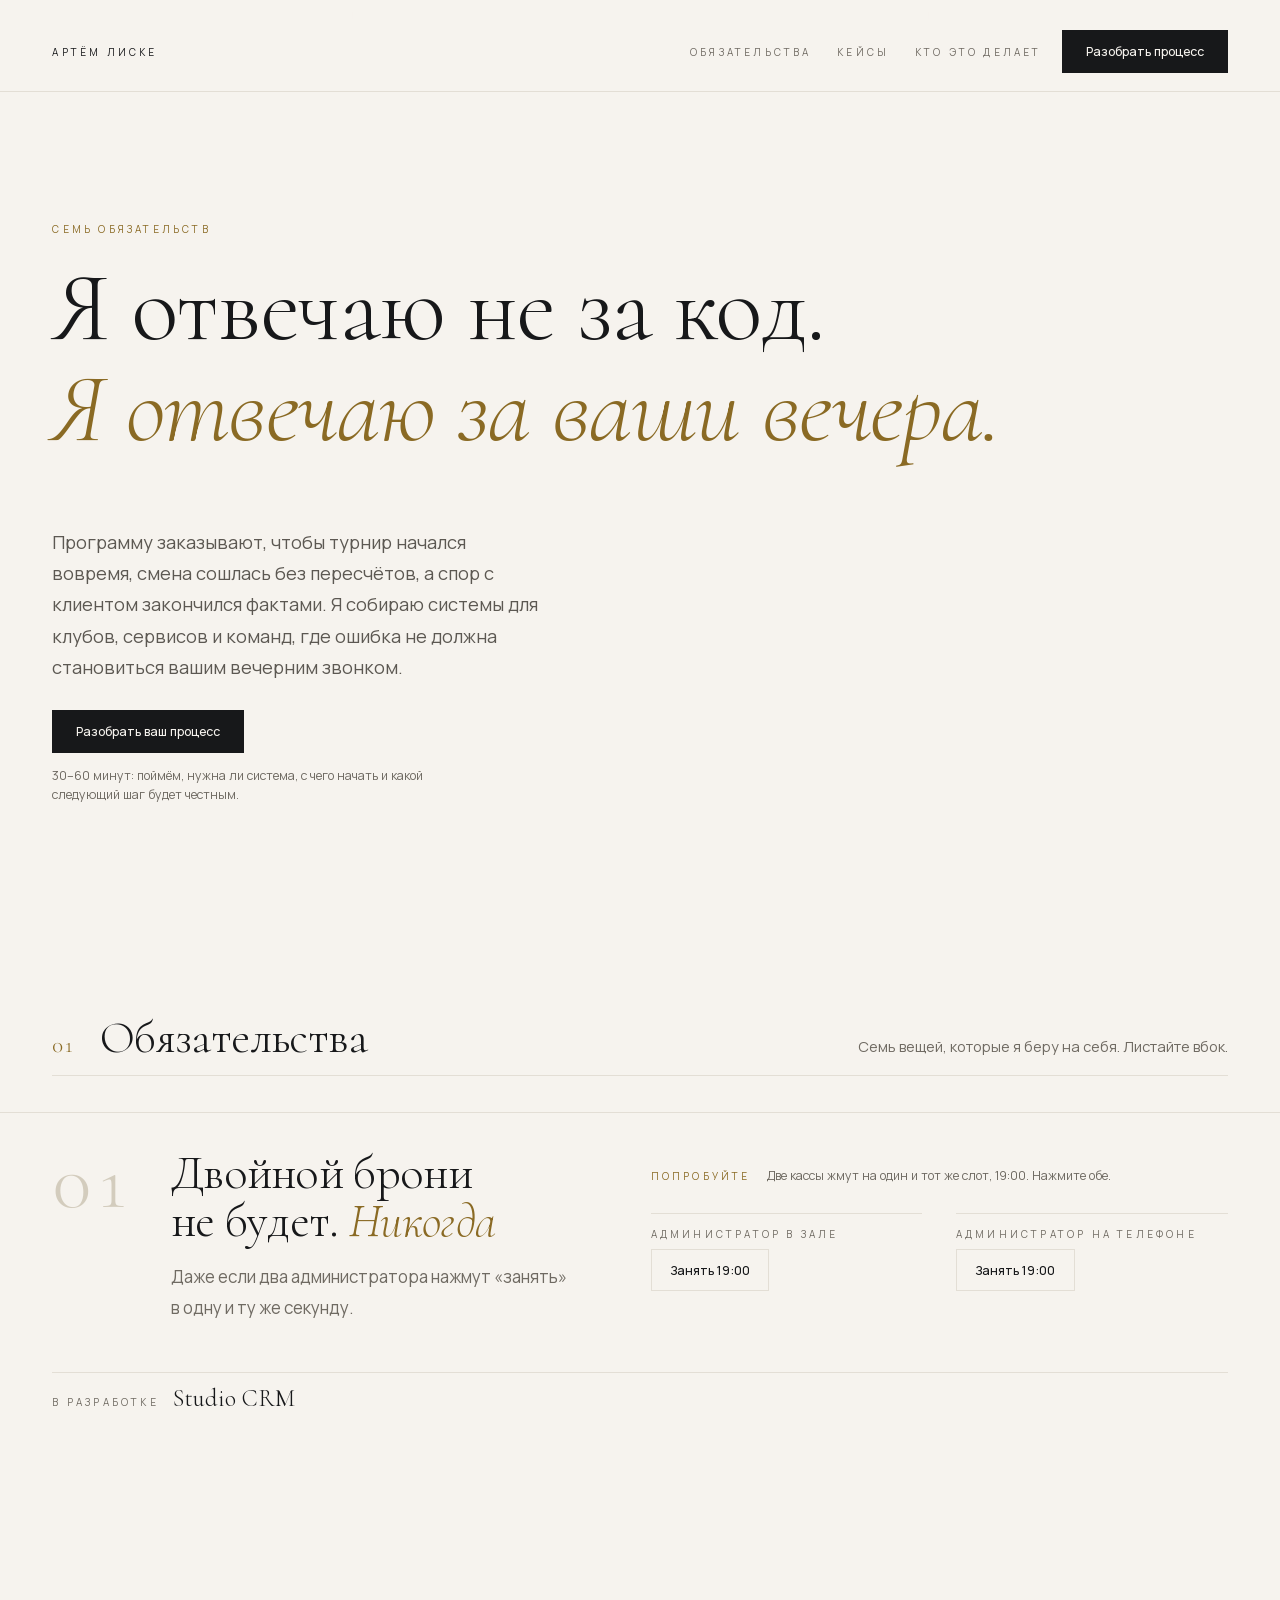
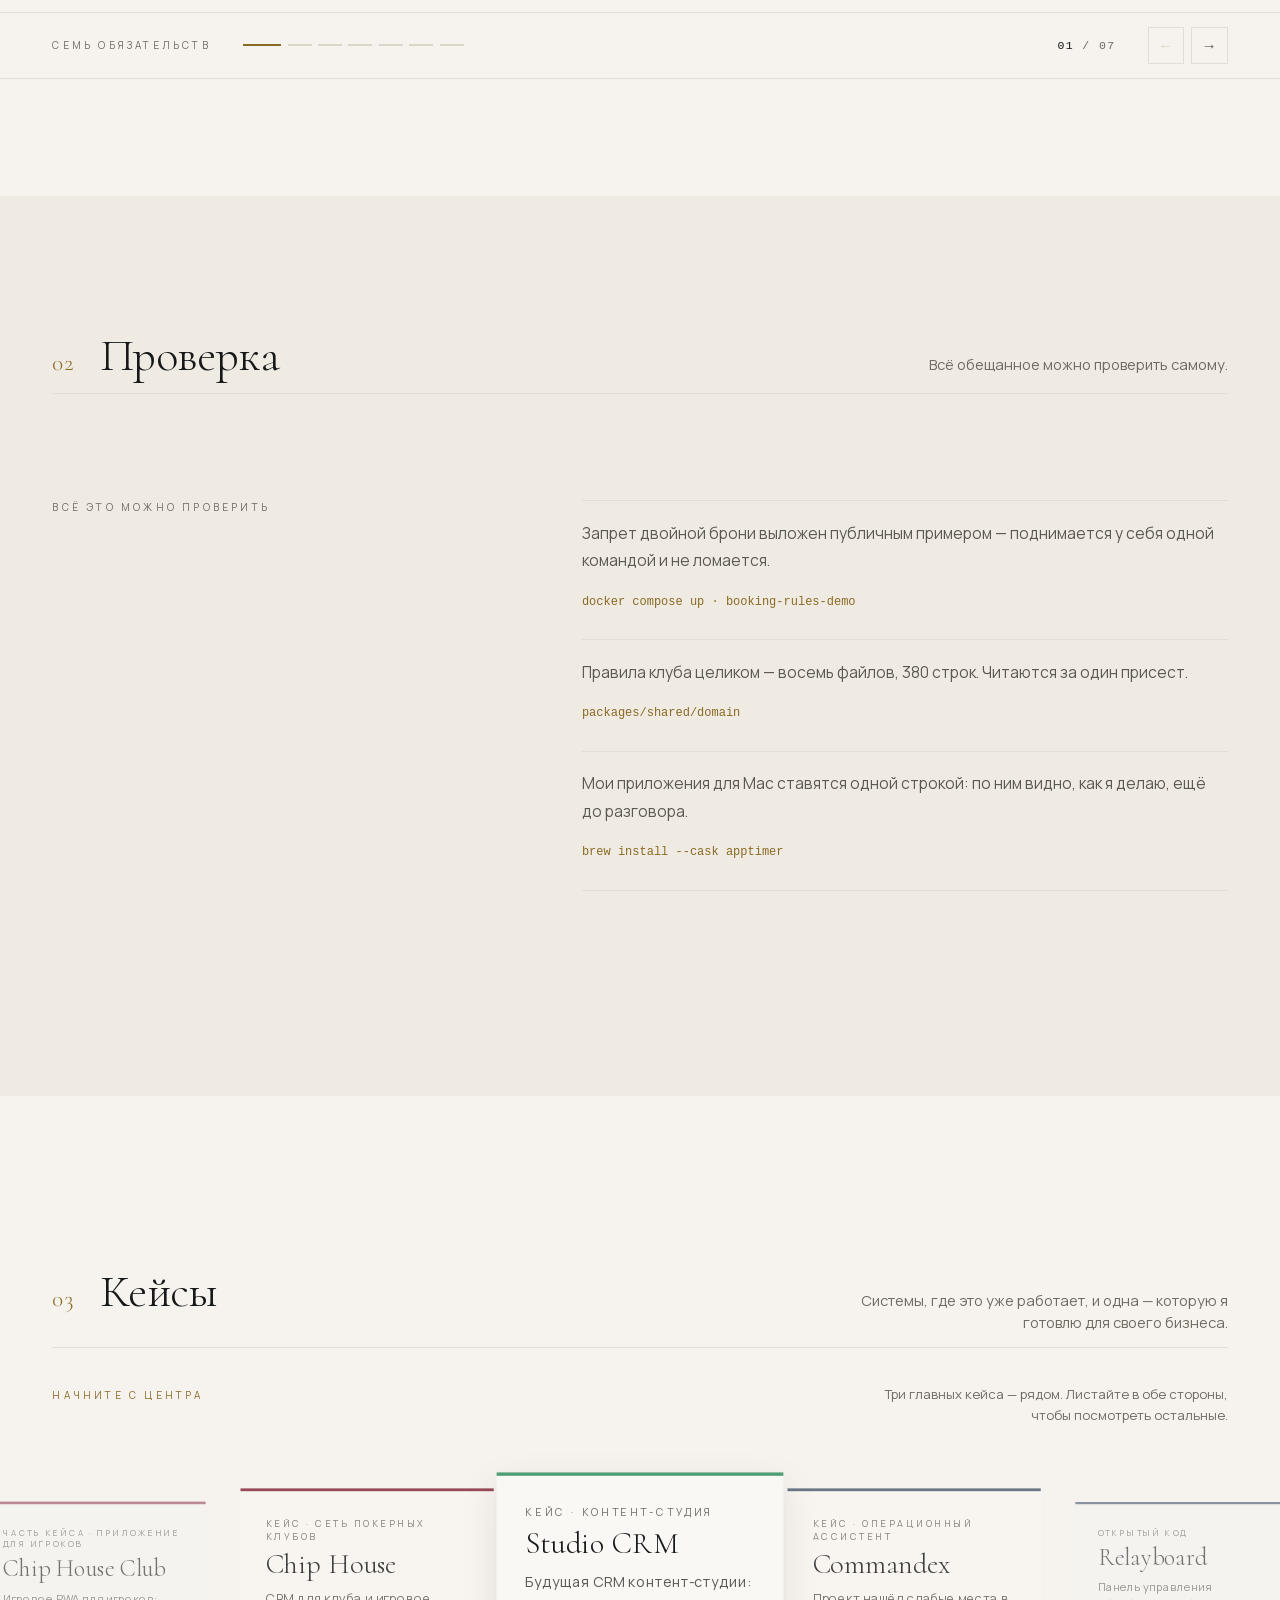
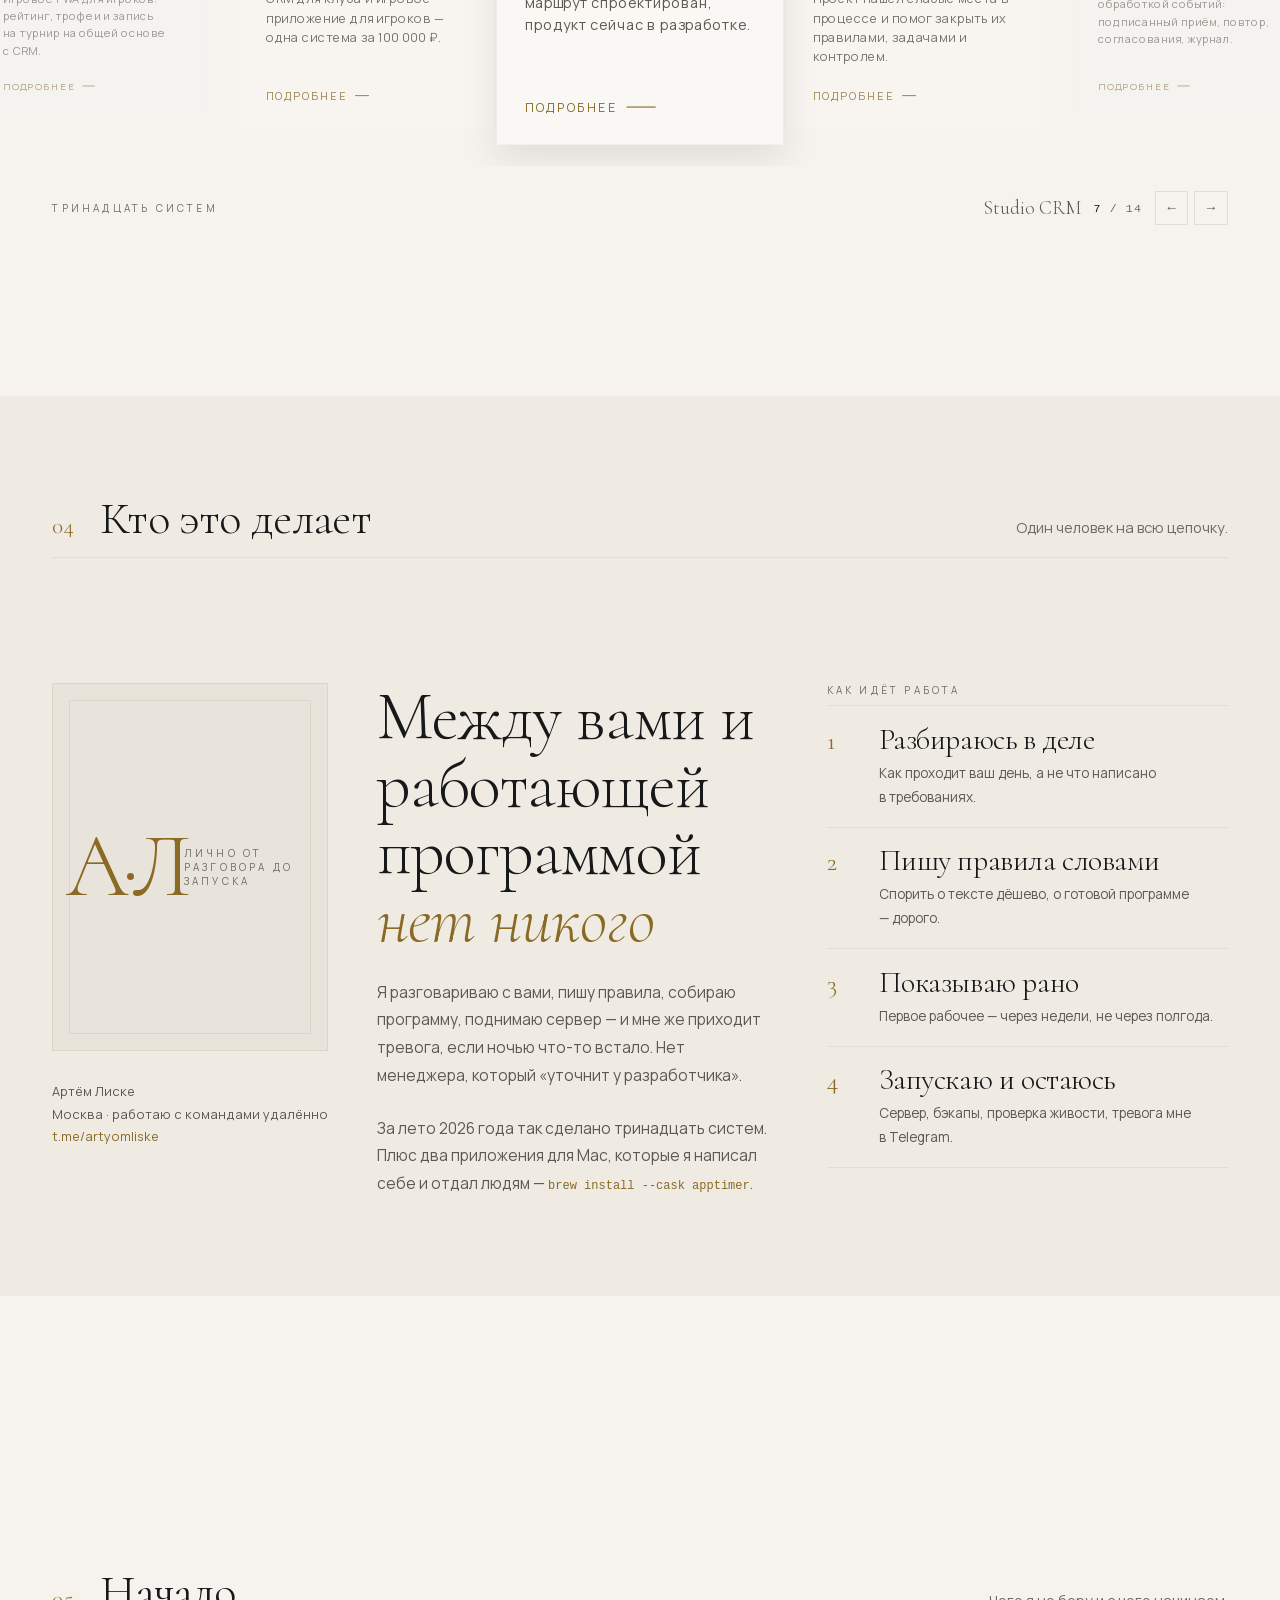
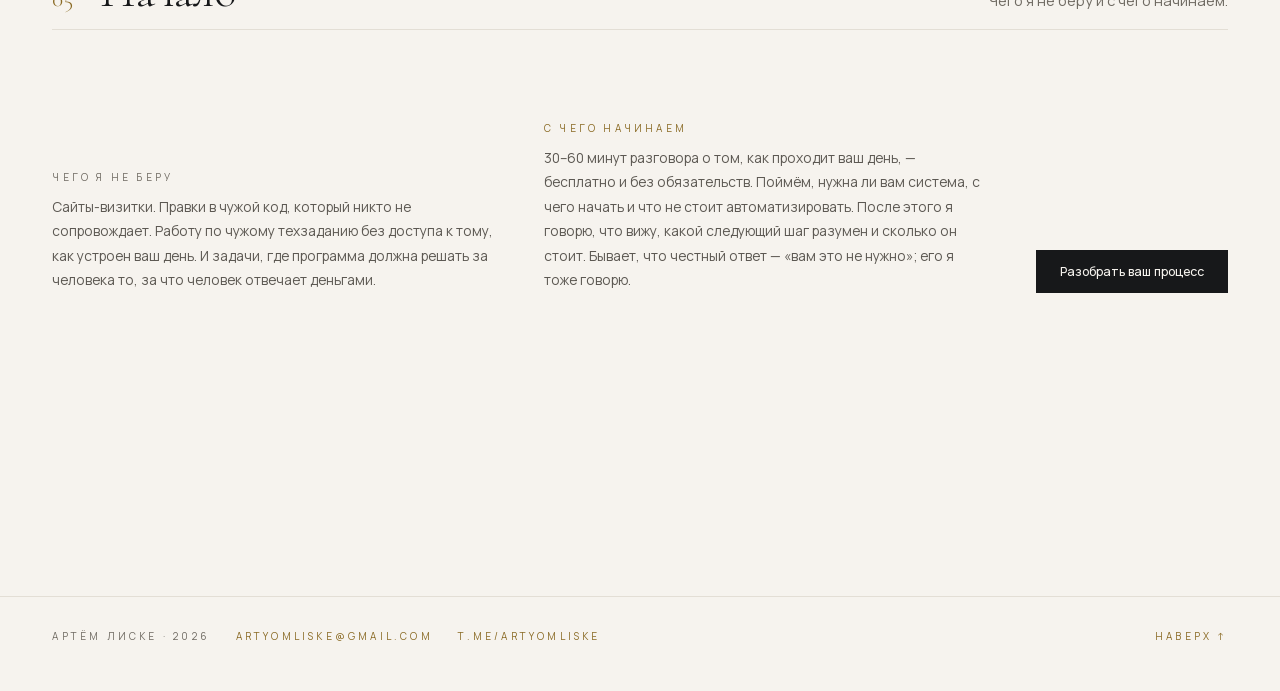
==== index.html @ a0a0c12e "fix: avoid tablet case header overlap" ====
<!doctype html>
<html lang="ru">
<head>
<meta charset="utf-8">
<meta name="viewport" content="width=device-width, initial-scale=1">
<title>Артём Лиске — системы для действующего бизнеса</title>
<meta name="description" content="Семь обязательств, которые я беру на себя, когда берусь за дело. Системы для сети клубов, театра, студии и строительной компании — от правил до сервера и ночных бэкапов.">
<meta name="color-scheme" content="light">
<meta property="og:title" content="Артём Лиске — системы для действующего бизнеса">
<meta property="og:description" content="Я отвечаю не за код. Я отвечаю за ваши вечера. Семь обязательств, каждое с делом, где оно работает.">
<meta property="og:type" content="website">
<meta property="og:locale" content="ru_RU">
<!-- Абсолютный адрес обязателен: мессенджеры не понимают относительных путей.
     Поменяйте домен, если сайт встанет не на artyomliske.github.io -->
<meta property="og:url" content="https://artyomliske.github.io/">
<meta property="og:site_name" content="Артём Лиске">
<meta property="og:image" content="https://artyomliske.github.io/og.jpg">
<meta property="og:image:width" content="1200">
<meta property="og:image:height" content="630">
<meta property="og:image:alt" content="Я отвечаю не за код. Я отвечаю за ваши вечера. Семь обязательств.">
<meta name="twitter:card" content="summary_large_image">
<link rel="canonical" href="https://artyomliske.github.io/">
<link rel="preload" as="font" type="font/woff2" crossorigin href="fonts/Cormorant-300-cyrillic.woff2">
<link rel="preload" as="font" type="font/woff2" crossorigin href="fonts/Manrope-400-cyrillic.woff2">
<link rel="stylesheet" href="styles.css?v=20260821n">
<link rel="icon" href="data:image/svg+xml,%3Csvg xmlns='http://www.w3.org/2000/svg' viewBox='0 0 32 32'%3E%3Crect width='32' height='32' fill='%23F6F3EE'/%3E%3Ctext x='16' y='23' font-family='Georgia,serif' font-size='20' fill='%238A6A24' text-anchor='middle'%3EА%3C/text%3E%3C/svg%3E">
</head>
<body>

<a class="skip" href="#ob-01">К обязательствам</a>
<div class="rails" aria-hidden="true"><i></i><i></i></div>

<header class="top" id="top">
  <p class="lab lab--ink">Артём Лиске</p>
  <nav>
    <a href="#glava-1" class="lab">Обязательства</a>
    <a href="#dela" class="lab">Кейсы</a>
    <a href="#kto" class="lab">Кто это делает</a>
  </nav>
  <a class="btn" href="https://t.me/artyomliske">Разобрать процесс</a>
</header>

<main>
<section class="screen screen--hero"><section class="hero">
  <div>
    <p class="lab lab--a" style="padding-bottom:1.4rem">Семь обязательств</p>
    <h1>Я отвечаю не&nbsp;за код.<br><span class="hero__accent">Я отвечаю за ваши вечера.</span></h1>
  </div>
  <div class="hero__two">
    <p class="txt">Программу заказывают, чтобы турнир начался вовремя, смена сошлась без пересчётов, а спор с клиентом закончился фактами. Я собираю системы для клубов, сервисов и команд, где ошибка не должна становиться вашим вечерним звонком.</p>
    <div class="hero__start">
      <a class="btn" href="https://t.me/artyomliske">Разобрать ваш процесс</a>
      <p class="hero__note">30–60 минут: поймём, нужна ли система, с чего начать и какой следующий шаг будет честным.</p>
    </div>
  </div>
</section>
</section>

<section class="screen">
<div class="chap rise" id="glava-1">
  <div class="chap__in">
    <p class="chap__n">01</p>
    <h2 class="chap__t">Обязательства</h2>
    <p class="chap__d">Семь вещей, которые я беру на себя. Листайте вбок.</p>
  </div>
</div>

<div class="track-wrap rise">
  <div class="track" tabindex="0" role="group" aria-label="Семь обязательств, листайте вбок">
<section class="ob" id="ob-01">
  <div class="ob__grid">
    <div class="ob__head">
    <div class="ob__no">01</div>
    <div>
      <h2>Двойной брони не&nbsp;будет. <em>Никогда</em></h2>
      <p class="txt txt--l ob__sub">Даже если два администратора нажмут «занять» в одну и ту же секунду.</p>
    </div>
  </div>
    <div class="ob__side"><div class="demo" data-demo="booking">
    <div class="demo__head">
      <p class="lab lab--a">Попробуйте</p>
      <p class="demo__hint">Две кассы жмут на один и тот же слот, 19:00. Нажмите обе.</p>
    </div>
    <div class="demo__grid">
      <div class="slot">
        <p class="lab">Администратор в зале</p>
        <div class="taps"><button class="tap" data-who="1" type="button">Занять 19:00</button></div>
        <p class="slot__state"></p>
      </div>
      <div class="slot">
        <p class="lab">Администратор на телефоне</p>
        <div class="taps"><button class="tap" data-who="2" type="button">Занять 19:00</button></div>
        <p class="slot__state"></p>
      </div>
    </div>
    <button class="tap" data-reset type="button" hidden style="align-self:flex-start">Сбросить</button>
  </div></div>
  </div>
  <p class="ob__where"><span class="lab">В разработке</span><span class="ob__where-n">Studio CRM</span></p>
</section>


<section class="ob" id="ob-02">
  <div class="ob__grid">
    <div class="ob__head">
    <div class="ob__no">02</div>
    <div>
      <h2>Поднимете цены — <em>прошлое не переедет</em></h2>
      <p class="txt txt--l ob__sub">Новый прайс действует с сегодня, а не задним числом по всей истории.</p>
    </div>
  </div>
    <div class="ob__side"><div class="demo" data-demo="price">
    <div class="demo__head">
      <p class="lab lab--a">Попробуйте</p>
      <p class="demo__hint">Подвиньте прайс — и посмотрите на заказ, который уже оформлен.</p>
    </div>
    <div class="demo__grid">
      <div class="slot">
        <p class="lab">Прайс на сегодня</p>
        <input class="rng" type="range" min="3000" max="9000" step="500" value="4500" aria-label="Цена часа съёмки">
        <p class="num num--a" data-now>4 500 ₽</p>
      </div>
      <div class="slot">
        <p class="lab">Заказ, оформленный 12 июня</p>
        <p class="num num--mute" data-old>4 500 ₽</p>
      </div>
    </div>
    <p class="demo__note">Заказ записан снимком в момент брони. Новый прайс на него не действует — и не подействует никогда.</p>
  </div></div>
  </div>
  <p class="ob__where"><span class="lab">В разработке</span><span class="ob__where-n">Studio CRM</span></p>
</section>
<section class="ob" id="ob-03">
  <div class="ob__grid">
    <div class="ob__head">
    <div class="ob__no">03</div>
    <div>
      <h2>Нейросеть не напишет вашему клиенту <em>от вашего имени</em></h2>
      <p class="txt txt--l ob__sub">Она готовит, вы одобряете. Без вашего нажатия наружу не уходит ничего.</p>
    </div>
  </div>
    <div class="ob__side">
      <div class="split">
        <div class="split__col">
          <p class="lab">Нейросеть может</p>
          <ul class="split__list">
            <li>разобрать переписку за день</li>
            <li>извлечь факты, суммы и сроки</li>
            <li>предложить черновик ответа</li>
            <li>разложить документы по объектам</li>
          </ul>
        </div>
        <div class="split__col split__col--no">
          <p class="lab lab--a">И не может — никогда</p>
          <ul class="split__list">
            <li>написать вашему клиенту</li>
            <li>подтвердить платёж</li>
            <li>изменить запись в базе</li>
            <li>отправить наружу хоть что-нибудь</li>
          </ul>
        </div>
      </div>
    </div>
  </div>
  <p class="ob__where"><span class="lab">Работает в деле</span><span class="ob__where-n">Commandex</span></p>
</section>
<section class="ob" id="ob-04">
  <div class="ob__grid">
    <div class="ob__head">
    <div class="ob__no">04</div>
    <div>
      <h2>Правила вашего дела лежат отдельно <em>и проверяются</em></h2>
      <p class="txt txt--l ob__sub">Начисления, скидки, рейтинг — в одном месте, а не по кнопкам интерфейса.</p>
    </div>
  </div>
    <div class="ob__side"><div class="demo" data-demo="points">
    <div class="demo__head">
      <p class="lab lab--a">Правило клуба целиком</p>
      <p class="demo__hint">Та же формула, по которой считает система: чем крупнее турнир, тем дороже место.</p>
    </div>
    <div class="demo__grid">
      <div class="slot">
        <p class="lab">Игроков в турнире — <span data-fieldn>48</span></p>
        <input class="rng" type="range" min="8" max="160" step="4" value="48" data-field aria-label="Игроков в турнире">
        <p class="lab">Очки за первое место</p>
        <p class="num num--a" data-pts>69</p>
      </div>
      <div class="slot">
        <p class="lab">Места с первого по двенадцатое</p>
        <div class="bars"><i></i><i></i><i></i><i></i><i></i><i></i><i></i><i></i><i></i><i></i><i></i><i></i></div>
        <p class="demo__hint">Второе место никогда не догонит первое — это в правиле, а не в настроении.</p>
      </div>
    </div>
  </div></div>
  </div>
  <p class="ob__where"><span class="lab">Работает в деле</span><span class="ob__where-n">Chip House</span></p>
</section>
<section class="ob" id="ob-05">
  <div class="ob__grid">
    <div class="ob__head">
    <div class="ob__no">05</div>
    <div>
      <h2>Вырастете — <em>переписывать не будем</em></h2>
      <p class="txt txt--l ob__sub">Второй зал, второе направление, приложение для клиентов — на том же основании.</p>
    </div>
  </div>
    <div class="ob__side">
      <div class="chain">
        <div class="chain__row">
          <div class="chain__from"><p class="chain__n">Chip House CRM</p><p class="lab">июнь · система клуба</p></div>
          <div class="chain__arw" aria-hidden="true"></div>
          <div class="chain__to"><p class="chain__n">Приложение игрока</p><p class="lab">июль · двенадцать дней</p></div>
        </div>
        <div class="chain__row">
          <div class="chain__from"><p class="chain__n">SMM-бот</p><p class="lab">один канал</p></div>
          <div class="chain__arw" aria-hidden="true"></div>
          <div class="chain__to"><p class="chain__n">SMM-платформа</p><p class="lab">много площадок</p></div>
        </div>
        <p class="chain__note">Оба раза основание не трогали: новая витрина подключилась к тем же правилам.</p>
      </div>
    </div>
  </div>
  <p class="ob__where"><span class="lab">Работает в деле</span><span class="ob__where-n">Chip House Club</span></p>
</section>
<section class="ob ob--night" id="ob-06">
  <div class="ob__grid">
    <div class="ob__head">
    <div class="ob__no">06</div>
    <div>
      <h2>Упадёт ночью — <em>узнаю я, а не вы утром</em></h2>
      <p class="txt txt--l ob__sub">Проверка каждые несколько минут, бэкап каждую ночь, тревога мне в Telegram.</p>
    </div>
  </div>
    <div class="ob__side"><div class="demo" data-demo="night">
    <div class="demo__head">
      <p class="lab lab--a">Ночь с пятницы на субботу</p>
      <p class="demo__hint">Так это выглядит с моей стороны.</p>
    </div>
    <div class="demo__grid">
      <div class="night">
        <p class="clock">02:58</p>
        <p class="lab">Пока все спят</p>
      </div>
      <div class="log">
        <p>healthcheck · система отвечает</p>
        <p>backup-db.sh · копия базы снята</p>
        <p class="hit">healthcheck · база не отвечает</p>
        <p class="fix">тревога отправлена мне в Telegram</p>
        <p>поднято · четыре минуты простоя, ночью, без ваших гостей</p>
      </div>
    </div>
    <button class="tap" data-again type="button" hidden style="align-self:flex-start">Ещё раз</button>
  </div></div>
  </div>
  <p class="ob__where"><span class="lab">Работает в деле</span><span class="ob__where-n">Chip House</span></p>
</section>
<section class="ob" id="ob-07">
  <div class="ob__grid">
    <div class="ob__head">
    <div class="ob__no">07</div>
    <div>
      <h2>Спор с клиентом или партнёром <em>разберём по записям</em></h2>
      <p class="txt txt--l ob__sub">Кто, что и когда поменял — записано и не стирается.</p>
    </div>
  </div>
    <div class="ob__side">
      <div class="ledger">
        <p class="lab">Выписка из журнала</p>
        <div class="ledger__rows">
          <div class="ledger__r"><span>12.06 14:02</span><span>Анна К.</span><span>бронь создана</span><span></span></div>
          <div class="ledger__r"><span>12.06 16:40</span><span>Олег П.</span><span>цена 4 500 &rarr; 3 800</span><span class="ledger__m">скидка</span></div>
          <div class="ledger__r"><span>14.06 09:15</span><span>Анна К.</span><span>статус: отменена</span><span class="ledger__m">возврат 50%</span></div>
          <div class="ledger__r"><span>14.06 09:15</span><span>система</span><span>предоплата удержана</span><span class="ledger__m">по правилу</span></div>
        </div>
        <p class="chain__note">Кто, что и когда — записано. Удаления записей в интерфейсе нет вообще.</p>
      </div>
    </div>
  </div>
  <p class="ob__where"><span class="lab">В разработке</span><span class="ob__where-n">Studio CRM</span></p>
</section>
  </div>
  <div class="track__bar">
    <p class="lab">Семь обязательств</p>
    <div class="track__dots" role="tablist" aria-label="Обязательства">
      <button class="track__dot" type="button" data-go="1" aria-label="Обязательство 01"></button>
      <button class="track__dot" type="button" data-go="2" aria-label="Обязательство 02"></button>
      <button class="track__dot" type="button" data-go="3" aria-label="Обязательство 03"></button>
      <button class="track__dot" type="button" data-go="4" aria-label="Обязательство 04"></button>
      <button class="track__dot" type="button" data-go="5" aria-label="Обязательство 05"></button>
      <button class="track__dot" type="button" data-go="6" aria-label="Обязательство 06"></button>
      <button class="track__dot" type="button" data-go="7" aria-label="Обязательство 07"></button>
    </div>
    <p class="track__count"><span data-cur>01</span> / 07</p>
    <div class="track__nav">
      <button class="track__arw" type="button" data-prev aria-label="Предыдущее">&#8592;</button>
      <button class="track__arw" type="button" data-next aria-label="Следующее">&#8594;</button>
    </div>
  </div>
</div>

</section>

<section class="screen screen--tone">
<div class="chap rise" id="proverka">
  <div class="chap__in">
    <p class="chap__n">02</p>
    <h2 class="chap__t">Проверка</h2>
    <p class="chap__d">Всё обещанное можно проверить самому.</p>
  </div>
</div>
<section class="ob rise" id="proof">
  <div class="proof">
    <div>
      <p class="lab" style="padding-bottom:1.1rem">Всё это можно проверить</p>

    </div>
    <div class="proof__list">
      <div class="proof__row">
        <p class="txt">Запрет двойной брони выложен публичным примером — поднимается у себя одной командой и не ломается.</p>
        <p class="mono">docker compose up · booking-rules-demo</p>
      </div>
      <div class="proof__row">
        <p class="txt">Правила клуба целиком — восемь файлов, 380 строк. Читаются за один присест.</p>
        <p class="mono">packages/shared/domain</p>
      </div>
      <div class="proof__row">
        <p class="txt">Мои приложения для Mac ставятся одной строкой: по ним видно, как я делаю, ещё до разговора.</p>
        <p class="mono">brew install --cask apptimer</p>
      </div>
    </div>
  </div>
</section>
</section>


<section class="screen">
<div class="chap rise" id="dela">
  <div class="chap__in">
    <p class="chap__n">03</p>
    <h2 class="chap__t">Кейсы</h2>
    <p class="chap__d">Системы, где это уже работает, и одна — которую я готовлю для своего бизнеса.</p>
  </div>
</div>

<div class="deals rise">
  <div class="deals__intro">
    <p class="lab lab--a">Начните с центра</p>
    <p class="deals__hint" id="deals-hint">Три главных кейса — рядом. Листайте в обе стороны, чтобы посмотреть остальные.</p>
  </div>
  <div class="deals__track" tabindex="0" role="group" aria-label="Кейсы: листайте влево и вправо, центральный кейс выделен" aria-describedby="deals-hint">
    <button class="card" type="button" data-open="ch" data-featured="true" style="--tone:#8C2138">
      <span class="card__kind">Кейс · сеть покерных клубов</span>
      <span class="card__name">Chip House</span>
      <span class="card__line">CRM для клуба и игровое приложение для игроков — одна система за 100 000 ₽.</span>
      <span class="card__more">Подробнее <i aria-hidden="true"></i></span>
    </button>
    <button class="card" type="button" data-open="st" data-featured="true" style="--tone:#4D9D75">
      <span class="card__kind">Кейс · контент-студия</span>
      <span class="card__name">Studio CRM</span>
      <span class="card__line">Будущая CRM контент-студии: маршрут спроектирован, продукт сейчас в разработке.</span>
      <span class="card__more">Подробнее <i aria-hidden="true"></i></span>
    </button>
    <button class="card" type="button" data-open="cx" data-featured="true" style="--tone:#4A5A72">
      <span class="card__kind">Кейс · операционный ассистент</span>
      <span class="card__name">Commandex</span>
      <span class="card__line">Проект нашёл слабые места в процессе и помог закрыть их правилами, задачами и контролем.</span>
      <span class="card__more">Подробнее <i aria-hidden="true"></i></span>
    </button>
    <button class="card" type="button" data-open="chc" style="--tone:#A83A52">
      <span class="card__kind">Часть кейса · приложение для игроков</span>
      <span class="card__name">Chip House Club</span>
      <span class="card__line">Игровое PWA для игроков: рейтинг, трофеи и запись на турнир на общей основе с CRM.</span>
      <span class="card__more">Подробнее <i aria-hidden="true"></i></span>
    </button>
    <button class="card" type="button" data-open="th" style="--tone:#9A7C22">
      <span class="card__kind">Кейс · семейный театр</span>
      <span class="card__name">Рублёвские сказки</span>
      <span class="card__line">Афиша, билеты и сертификаты, касса от стойки и три кабинета с разными правами.</span>
      <span class="card__more">Подробнее <i aria-hidden="true"></i></span>
    </button>
    <button class="card" type="button" data-open="es" style="--tone:#394174">
      <span class="card__kind">Кейс · строительство</span>
      <span class="card__name">Калькулятор смет</span>
      <span class="card__line">Смета за пять минут по опроснику вместо вечера в Excel, цены — из общего каталога.</span>
      <span class="card__more">Подробнее <i aria-hidden="true"></i></span>
    </button>
    <button class="card" type="button" data-open="sp" style="--tone:#6B4A66">
      <span class="card__kind">Кейс · контент-маркетинг</span>
      <span class="card__name">SMM-платформа</span>
      <span class="card__line">Контент под несколько площадок, публикация по расписанию — после одобрения человеком.</span>
      <span class="card__more">Подробнее <i aria-hidden="true"></i></span>
    </button>
    <button class="card" type="button" data-open="sb" style="--tone:#82462C">
      <span class="card__kind">Кейс · Telegram-канал</span>
      <span class="card__name">SMM-бот</span>
      <span class="card__line">Ежедневный пост готовится сам, владелец утверждает его одним нажатием.</span>
      <span class="card__more">Подробнее <i aria-hidden="true"></i></span>
    </button>
    <button class="card" type="button" data-open="rb" style="--tone:#394B74">
      <span class="card__kind">Открытый код</span>
      <span class="card__name">Relayboard</span>
      <span class="card__line">Панель управления обработкой событий: подписанный приём, повтор, согласования, журнал.</span>
      <span class="card__more">Подробнее <i aria-hidden="true"></i></span>
    </button>
    <button class="card" type="button" data-open="bd" style="--tone:#2E6660">
      <span class="card__kind">Открытый код</span>
      <span class="card__name">booking-rules-demo</span>
      <span class="card__line">Публичный пример запрета пересечений — поднимается у себя одной командой.</span>
      <span class="card__more">Подробнее <i aria-hidden="true"></i></span>
    </button>
    <button class="card" type="button" data-open="at" style="--tone:#2D64BE">
      <span class="card__kind">Собственный продукт</span>
      <span class="card__name">AppTimer</span>
      <span class="card__line">Учёт времени по проектам для Mac. Локально, без облака и телеметрии.</span>
      <span class="card__more">Подробнее <i aria-hidden="true"></i></span>
    </button>
    <button class="card" type="button" data-open="cv" style="--tone:#4A6470">
      <span class="card__kind">Собственный продукт</span>
      <span class="card__name">ClipboardVault</span>
      <span class="card__line">История буфера обмена для Mac: текст, изображения, поиск. Всё хранится локально.</span>
      <span class="card__more">Подробнее <i aria-hidden="true"></i></span>
    </button>
    <button class="card" type="button" data-open="hb" style="--tone:#7A6030">
      <span class="card__kind">Собственный продукт</span>
      <span class="card__name">homebrew-tap</span>
      <span class="card__line">Свой канал доставки приложений: brew install --cask apptimer.</span>
      <span class="card__more">Подробнее <i aria-hidden="true"></i></span>
    </button>
    <div class="card card--cta" style="--tone:#8A6A24">
      <span class="card__kind">Следующий кейс — ваш</span>
      <span class="card__name" style="color:var(--accent)">Ваше</span>
      <span class="card__line">30–60 минут о вашем процессе: поймём, нужна ли система, с чего начать и какой следующий шаг будет честным.</span>
      <a class="card__more" href="https://t.me/artyomliske">Написать <i aria-hidden="true"></i></a>
    </div>

  </div>
  <div class="deals__bar">
    <p class="lab">Тринадцать систем</p>
    <p class="deals__active" aria-live="polite" data-dtitle>Studio CRM</p>
    <p class="gal__n"><span data-di>2</span> / 14</p>
    <div class="gal__nav">
      <button class="track__arw" type="button" data-dprev aria-label="Назад">&#8592;</button>
      <button class="track__arw" type="button" data-dnext aria-label="Вперёд">&#8594;</button>
    </div>
  </div>
</div>

<dialog class="sheet" id="d-ch" aria-label="Chip House">
  <form method="dialog" class="sheet__x"><button aria-label="Закрыть">&#215;</button></form>
  <div class="sheet__in">
    <header class="sheet__head">
      <div class="sheet__head-l"><p class="lab">Chip House · один кейс, два связанных продукта</p>
      <h2>Chip House</h2></div>
      <a class="sheet__repo" href="https://github.com/artyomliske/chip-house-crm-case" target="_blank" rel="noopener noreferrer">Кейс на GitHub <svg viewBox="0 0 16 16" width="11" height="11" fill="none" stroke="currentColor" stroke-width="1.6" aria-hidden="true"><path d="M6 3h7v7"/><path d="M13 3 3.5 12.5"/></svg></a>
    </header>
    <div class="gal" data-gal>
      <div class="gal__track" tabindex="0" role="group" aria-label="Кадры системы, листайте вбок">
        <figure>
          <button class="gal__zoom" type="button" aria-label="Открыть кадр во весь экран"><img src="shots/ch-1.webp" alt="Табло турнира на экране в зале: уровень блайндов и время" loading="lazy" decoding="async" width="1000" height="562"></button>
          <figcaption class="lab gal__cap">ТВ-табло в зале &middot; демонстрационные данные</figcaption>
        </figure>
        <figure>
          <button class="gal__zoom" type="button" aria-label="Открыть кадр во весь экран"><img src="shots/ch-2.webp" alt="Экран рассадки: столы, места, балансировка" loading="lazy" decoding="async" width="1000" height="794"></button>
          <figcaption class="lab gal__cap">Рассадка за столами &middot; демонстрационные данные</figcaption>
        </figure>
        <figure>
          <button class="gal__zoom" type="button" aria-label="Открыть кадр во весь экран"><img src="shots/ch-3.webp" alt="Сводка: турниры, игроки, оргвзносы" loading="lazy" decoding="async" width="742" height="1000"></button>
          <figcaption class="lab gal__cap">Сводка по клубу &middot; демонстрационные данные</figcaption>
        </figure>
        <figure>
          <button class="gal__zoom" type="button" aria-label="Открыть кадр во весь экран"><img src="shots/ch-4.webp" alt="Таблица рейтинга сезона" loading="lazy" decoding="async" width="1000" height="847"></button>
          <figcaption class="lab gal__cap">Рейтинг сезона &middot; демонстрационные данные</figcaption>
        </figure>
      </div>
      <div class="gal__bar">
        <p class="gal__n"><span data-i>1</span> / 4</p>
        <div class="gal__nav">
          <button class="track__arw" type="button" data-gprev aria-label="Предыдущий кадр">&#8592;</button>
          <button class="track__arw" type="button" data-gnext aria-label="Следующий кадр">&#8594;</button>
        </div>
      </div>
    </div>
    <div class="sheet__pair">
      <div><p class="lab">Было</p><p class="txt">Рассадку по столам, подсчёт очков и рейтинг сезона вели вручную. Табло с уровнями блайндов — отдельный ноутбук и человек рядом с ним. Оргвзносы сходились в конце вечера, если сходились.</p></div>
      <div><p class="lab">Получилось</p><p class="txt">За 100 000 ₽ вместо одной настройки готовой CRM собрали связку из CRM для клуба и приложения для игроков. Турнир ведётся с планшета, табло в зале — отдельный экран системы, а очки и рейтинг считаются по правилам клуба.</p></div>
    </div>
    <div class="sheet__then">
      <p class="lab lab--a">Как работали</p>
      <p class="sheet__then-t">Владелец клуба был на связи на всём пути: CRM собирали под его процессы, а затем на той же основе сделали приложение для игроков. Решения принимали быстро и прямо в контексте его работы.</p>
    </div>
    <dl class="sheet__spec">
      <div><dt class="lab">Стек</dt><dd class="txt">TypeScript · NestJS · PostgreSQL · Socket.IO · React</dd></div>
      <div><dt class="lab">Бюджет</dt><dd class="txt">100 000 ₽ за CRM и приложение игрока</dd></div>
      <div><dt class="lab">Формат</dt><dd class="txt">работа напрямую с владельцем · CRM + PWA</dd></div>
    </dl>
    <div class="sheet__proof"><p class="lab">Что можно проверить</p><p class="txt">В публичном кейсе — единое состояние для оператора и табло, самостоятельные правила турнира и реальные интерфейсы на демонстрационных данных.</p></div>
    <nav class="sheet__ob">
      <p class="lab">Подтверждает обязательства</p>
      <div class="sheet__ob-list"><a href="#ob-04" data-jump><span>04</span> Правила лежат отдельно</a><a href="#ob-05" data-jump><span>05</span> Вырастете — не перепишем</a><a href="#ob-06" data-jump><span>06</span> Упадёт ночью — узнаю я</a><a href="#ob-07" data-jump><span>07</span> Разберём по записям</a></div>
    </nav>
  </div>
</dialog>
<dialog class="sheet" id="d-chc" aria-label="Chip House Club">
  <form method="dialog" class="sheet__x"><button aria-label="Закрыть">&#215;</button></form>
  <div class="sheet__in">
    <header class="sheet__head">
      <div class="sheet__head-l"><p class="lab">Вторая часть общего кейса Chip House · приложение игрока</p>
      <h2>Chip House Club</h2></div>
      <a class="sheet__repo" href="https://github.com/artyomliske/chip-house-club-case" target="_blank" rel="noopener noreferrer">Кейс на GitHub <svg viewBox="0 0 16 16" width="11" height="11" fill="none" stroke="currentColor" stroke-width="1.6" aria-hidden="true"><path d="M6 3h7v7"/><path d="M13 3 3.5 12.5"/></svg></a>
    </header>
    <div class="gal" data-gal>
      <div class="gal__track" tabindex="0" role="group" aria-label="Кадры системы, листайте вбок">
        <figure>
          <button class="gal__zoom" type="button" aria-label="Открыть кадр во весь экран"><img src="shots/chc-1.webp" alt="Главный экран приложения игрока" loading="lazy" decoding="async" width="461" height="1000"></button>
          <figcaption class="lab gal__cap">Главная &middot; демонстрационные данные</figcaption>
        </figure>
        <figure>
          <button class="gal__zoom" type="button" aria-label="Открыть кадр во весь экран"><img src="shots/chc-2.webp" alt="Рейтинг с подсветкой своей строки" loading="lazy" decoding="async" width="461" height="1000"></button>
          <figcaption class="lab gal__cap">Рейтинг &middot; демонстрационные данные</figcaption>
        </figure>
        <figure>
          <button class="gal__zoom" type="button" aria-label="Открыть кадр во весь экран"><img src="shots/chc-3.webp" alt="Экран трофеев игрока" loading="lazy" decoding="async" width="461" height="1000"></button>
          <figcaption class="lab gal__cap">Трофеи &middot; демонстрационные данные</figcaption>
        </figure>
        <figure>
          <button class="gal__zoom" type="button" aria-label="Открыть кадр во весь экран"><img src="shots/chc-4.webp" alt="Значки за достижения" loading="lazy" decoding="async" width="461" height="1000"></button>
          <figcaption class="lab gal__cap">Значки за достижения &middot; демонстрационные данные</figcaption>
        </figure>
        <figure>
          <button class="gal__zoom" type="button" aria-label="Открыть кадр во весь экран"><img src="shots/chc-5.webp" alt="Расписание турниров и запись" loading="lazy" decoding="async" width="461" height="1000"></button>
          <figcaption class="lab gal__cap">Турниры &middot; демонстрационные данные</figcaption>
        </figure>
        <figure>
          <button class="gal__zoom" type="button" aria-label="Открыть кадр во весь экран"><img src="shots/chc-6.webp" alt="Публичный профиль игрока" loading="lazy" decoding="async" width="461" height="1000"></button>
          <figcaption class="lab gal__cap">Профиль &middot; демонстрационные данные</figcaption>
        </figure>
      </div>
      <div class="gal__bar">
        <p class="gal__n"><span data-i>1</span> / 6</p>
        <div class="gal__nav">
          <button class="track__arw" type="button" data-gprev aria-label="Предыдущий кадр">&#8592;</button>
          <button class="track__arw" type="button" data-gnext aria-label="Следующий кадр">&#8594;</button>
        </div>
      </div>
    </div>
    <div class="sheet__pair">
      <div><p class="lab">Задача</p><p class="txt">Продолжить систему клуба на стороне игрока: рейтинг, трофеи, расписание и запись должны быть доступны без переписки с администратором.</p></div>
      <div><p class="lab">Решение</p><p class="txt">Игровое PWA ставится на телефон прямо с сайта. Внутри — рейтинг с подсветкой «это я», значки за достижения, публичный профиль и запись на турнир до старта.</p></div>
    </div>
    <div class="sheet__then">
      <p class="lab lab--a">Почему это часть одного кейса</p>
      <p class="sheet__then-t">Приложение опирается на ту же базу и правила, что CRM клуба. Инвесторы клуба назвали продукт интересным, игровым и вовлекающим для публики.</p>
    </div>
    <dl class="sheet__spec">
      <div><dt class="lab">Стек</dt><dd class="txt">React · Vite · PWA</dd></div>
      <div><dt class="lab">Срок</dt><dd class="txt">двенадцать дней от пустого репозитория</dd></div>
      <div><dt class="lab">Основа</dt><dd class="txt">общая база и правила с CRM Chip House</dd></div>
    </dl>
    <nav class="sheet__ob">
      <p class="lab">Подтверждает обязательства</p>
      <div class="sheet__ob-list"><a href="#ob-05" data-jump><span>05</span> Вырастете — не перепишем</a></div>
    </nav>
  </div>
</dialog>
<dialog class="sheet" id="d-st" aria-label="Studio CRM">
  <form method="dialog" class="sheet__x"><button aria-label="Закрыть">&#215;</button></form>
  <div class="sheet__in">
    <header class="sheet__head">
      <div class="sheet__head-l"><p class="lab">Контент-студия · будущий бизнес, сейчас в разработке</p>
      <h2>Studio CRM</h2></div>
      <a class="sheet__repo" href="https://github.com/artyomliske/studio-crm-case" target="_blank" rel="noopener noreferrer">Кейс на GitHub <svg viewBox="0 0 16 16" width="11" height="11" fill="none" stroke="currentColor" stroke-width="1.6" aria-hidden="true"><path d="M6 3h7v7"/><path d="M13 3 3.5 12.5"/></svg></a>
    </header>
    <div class="gal" data-gal>
      <div class="gal__track" tabindex="0" role="group" aria-label="Кадры системы, листайте вбок">
        <figure>
          <button class="gal__zoom" type="button" aria-label="Открыть кадр во весь экран"><img src="shots/st-1.webp" alt="Календарь студии: залы и брони с буферами" loading="lazy" decoding="async" width="1000" height="694"></button>
          <figcaption class="lab gal__cap">Календарь броней &middot; демонстрационные данные</figcaption>
        </figure>
        <figure>
          <button class="gal__zoom" type="button" aria-label="Открыть кадр во весь экран"><img src="shots/st-2.webp" alt="Карточка брони: клиент, оплата, этапы" loading="lazy" decoding="async" width="1000" height="694"></button>
          <figcaption class="lab gal__cap">Карточка брони &middot; демонстрационные данные</figcaption>
        </figure>
        <figure>
          <button class="gal__zoom" type="button" aria-label="Открыть кадр во весь экран"><img src="shots/st-3.webp" alt="Доска монтажа: что снято, что в работе" loading="lazy" decoding="async" width="1000" height="569"></button>
          <figcaption class="lab gal__cap">Монтажная доска &middot; демонстрационные данные</figcaption>
        </figure>
        <figure>
          <button class="gal__zoom" type="button" aria-label="Открыть кадр во весь экран"><img src="shots/st-4.webp" alt="Финансовая сводка студии" loading="lazy" decoding="async" width="960" height="1000"></button>
          <figcaption class="lab gal__cap">Финансы &middot; демонстрационные данные</figcaption>
        </figure>
        <figure>
          <button class="gal__zoom" type="button" aria-label="Открыть кадр во весь экран"><img src="shots/st-5.webp" alt="Публичная страница брони" loading="lazy" decoding="async" width="1000" height="694"></button>
          <figcaption class="lab gal__cap">Страница брони для клиента &middot; демонстрационные данные</figcaption>
        </figure>
      </div>
      <div class="gal__bar">
        <p class="gal__n"><span data-i>1</span> / 5</p>
        <div class="gal__nav">
          <button class="track__arw" type="button" data-gprev aria-label="Предыдущий кадр">&#8592;</button>
          <button class="track__arw" type="button" data-gnext aria-label="Следующий кадр">&#8594;</button>
        </div>
      </div>
    </div>
    <div class="sheet__pair">
      <div><p class="lab">Задача</p><p class="txt">Спроектировать CRM для будущей контент-студии до запуска: от брони зала и оплаты до съёмки, монтажа, выдачи и финансов.</p></div>
      <div><p class="lab">В разработке</p><p class="txt">Один сервис ведёт весь маршрут. Пересечение броней отклоняет сама база с учётом буферов на уборку, цена фиксируется снимком в момент брони, клиент бронирует через Telegram-бота и получает напоминания.</p></div>
    </div>
    <div class="sheet__then">
      <p class="lab lab--a">Статус</p>
      <p class="sheet__then-t">Это CRM для моего будущего бизнеса, а не внедрённая клиентская система. Сейчас проект находится на стадии планирования и разработки; результат покажу в работе после запуска.</p>
    </div>
    <dl class="sheet__spec">
      <div><dt class="lab">Стек</dt><dd class="txt">Python · FastAPI · PostgreSQL · aiogram</dd></div>
      <div><dt class="lab">Проверки</dt><dd class="txt">265 автоматических в текущей версии</dd></div>
      <div><dt class="lab">Открыто</dt><dd class="txt">публичный пример правила брони</dd></div>
    </dl>
    <div class="sheet__proof"><p class="lab">Что можно проверить</p><p class="txt">В публичном кейсе видны текущая архитектура, защита брони на уровне базы, хранение снимка цены и маршрут, который система должна вести после запуска.</p></div>
    <nav class="sheet__ob">
      <p class="lab">Подтверждает обязательства</p>
      <div class="sheet__ob-list"><a href="#ob-01" data-jump><span>01</span> Двойной брони не будет</a><a href="#ob-02" data-jump><span>02</span> Прошлое не переедет</a><a href="#ob-07" data-jump><span>07</span> Разберём по записям</a></div>
    </nav>
  </div>
</dialog>
<dialog class="sheet" id="d-cx" aria-label="Commandex">
  <form method="dialog" class="sheet__x"><button aria-label="Закрыть">&#215;</button></form>
  <div class="sheet__in">
    <header class="sheet__head">
      <div class="sheet__head-l"><p class="lab">Операционный ассистент · найти слабые места и закрыть их</p>
      <h2>Commandex</h2></div>
      <a class="sheet__repo" href="https://github.com/artyomliske/CommadexBusinessAssistant" target="_blank" rel="noopener noreferrer">Код на GitHub <svg viewBox="0 0 16 16" width="11" height="11" fill="none" stroke="currentColor" stroke-width="1.6" aria-hidden="true"><path d="M6 3h7v7"/><path d="M13 3 3.5 12.5"/></svg></a>
    </header>
    <div class="sheet__pair">
      <div><p class="lab">Было</p><p class="txt">Договорённости и документы жили в переписке. Что обещано, что оплачено и что просрочено — сводили руками.</p></div>
      <div><p class="lab">Получилось</p><p class="txt">Проект собрал сообщения, документы, платежи и задачи в одну картину. Команда увидела слабые точки процесса и закрыла их правилами, согласованиями и контролем статусов.</p></div>
    </div>
    <div class="sheet__then">
      <p class="lab lab--a">Результат</p>
      <p class="sheet__then-t">Commandex помог не просто разложить данные, а увидеть, где процесс теряет контроль. Нейросеть предлагает действия, но изменения и сообщения остаются за человеком.</p>
    </div>
    <dl class="sheet__spec">
      <div><dt class="lab">Стек</dt><dd class="txt">Python · очереди · векторный поиск · языковая модель</dd></div>
      <div><dt class="lab">Проверки</dt><dd class="txt">754 успешно пройденных теста</dd></div>
      <div><dt class="lab">Открыто</dt><dd class="txt">портфолийная версия без клиентских данных</dd></div>
    </dl>
    <div class="sheet__proof"><p class="lab">Что можно проверить</p><p class="txt">В открытом коде видны политика исходящих сообщений, ручное согласование, дедупликация событий и полный набор тестов границ системы.</p></div>
    <nav class="sheet__ob">
      <p class="lab">Подтверждает обязательства</p>
      <div class="sheet__ob-list"><a href="#ob-03" data-jump><span>03</span> Нейросеть не напишет клиенту</a><a href="#ob-07" data-jump><span>07</span> Разберём по записям</a></div>
    </nav>
  </div>
</dialog>
<dialog class="sheet" id="d-th" aria-label="Рублёвские сказки">
  <form method="dialog" class="sheet__x"><button aria-label="Закрыть">&#215;</button></form>
  <div class="sheet__in">
    <header class="sheet__head">
      <div class="sheet__head-l"><p class="lab">Семейный театр · сайт и внутренняя система</p>
      <h2>Рублёвские сказки</h2></div>
      <a class="sheet__repo" href="https://github.com/artyomliske/rublevskie-skazki-case" target="_blank" rel="noopener noreferrer">Кейс на GitHub <svg viewBox="0 0 16 16" width="11" height="11" fill="none" stroke="currentColor" stroke-width="1.6" aria-hidden="true"><path d="M6 3h7v7"/><path d="M13 3 3.5 12.5"/></svg></a>
    </header>
    <div class="gal" data-gal>
      <div class="gal__track" tabindex="0" role="group" aria-label="Кадры системы, листайте вбок">
        <figure>
          <button class="gal__zoom" type="button" aria-label="Открыть кадр во весь экран"><img src="shots/th-1.webp" alt="Главная страница театра" loading="lazy" decoding="async" width="1000" height="624"></button>
          <figcaption class="lab gal__cap">Главная &middot; демонстрационные данные</figcaption>
        </figure>
        <figure>
          <button class="gal__zoom" type="button" aria-label="Открыть кадр во весь экран"><img src="shots/th-2.webp" alt="Афиша спектаклей" loading="lazy" decoding="async" width="1000" height="624"></button>
          <figcaption class="lab gal__cap">Афиша &middot; демонстрационные данные</figcaption>
        </figure>
        <figure>
          <button class="gal__zoom" type="button" aria-label="Открыть кадр во весь экран"><img src="shots/th-3.webp" alt="Оформление билета" loading="lazy" decoding="async" width="1000" height="624"></button>
          <figcaption class="lab gal__cap">Покупка билета &middot; демонстрационные данные</figcaption>
        </figure>
        <figure>
          <button class="gal__zoom" type="button" aria-label="Открыть кадр во весь экран"><img src="shots/th-4.webp" alt="Касса администратора: продажа и погашение сертификата" loading="lazy" decoding="async" width="1000" height="624"></button>
          <figcaption class="lab gal__cap">Касса от стойки &middot; демонстрационные данные</figcaption>
        </figure>
        <figure>
          <button class="gal__zoom" type="button" aria-label="Открыть кадр во весь экран"><img src="shots/th-5.webp" alt="Кабинет руководителя: продажи и отчёты по сменам" loading="lazy" decoding="async" width="1000" height="624"></button>
          <figcaption class="lab gal__cap">Кабинет руководителя &middot; демонстрационные данные</figcaption>
        </figure>
      </div>
      <div class="gal__bar">
        <p class="gal__n"><span data-i>1</span> / 5</p>
        <div class="gal__nav">
          <button class="track__arw" type="button" data-gprev aria-label="Предыдущий кадр">&#8592;</button>
          <button class="track__arw" type="button" data-gnext aria-label="Следующий кадр">&#8594;</button>
        </div>
      </div>
    </div>
    <div class="sheet__pair">
      <div><p class="lab">Было</p><p class="txt">Билеты и подарочные сертификаты продавали вручную, а сведение смен и выручки жило в переписке.</p></div>
      <div><p class="lab">Стало</p><p class="txt">Публичный сайт с афишей и покупкой, кабинет клиента с его билетами, касса администратора с проверкой и погашением сертификата, кабинет руководителя с продажами и отчётами по сменам.</p></div>
    </div>
    <div class="sheet__then">
      <p class="lab lab--a">Граница</p>
      <p class="sheet__then-t">Онлайн-оплата намеренно не входит в объём: способ оплаты фиксируется, деньги идут мимо сайта.</p>
    </div>
    <dl class="sheet__spec">
      <div><dt class="lab">Стек</dt><dd class="txt">Node.js · Express · PostgreSQL</dd></div>
      <div><dt class="lab">Роли</dt><dd class="txt">клиент · администратор · руководитель</dd></div>
      <div><dt class="lab">Состояние</dt><dd class="txt">кабинеты готовы, серверная часть в работе</dd></div>
    </dl>
    <nav class="sheet__ob">
      <p class="lab">Подтверждает обязательства</p>
      <div class="sheet__ob-list"><a href="#ob-02" data-jump><span>02</span> Прошлое не переедет</a><a href="#ob-07" data-jump><span>07</span> Разберём по записям</a></div>
    </nav>
  </div>
</dialog>
<dialog class="sheet" id="d-es" aria-label="Калькулятор смет">
  <form method="dialog" class="sheet__x"><button aria-label="Закрыть">&#215;</button></form>
  <div class="sheet__in">
    <header class="sheet__head">
      <div class="sheet__head-l"><p class="lab">Строительная компания · внутренний сервис</p>
      <h2>Калькулятор смет</h2></div>
      <a class="sheet__repo" href="https://github.com/artyomliske/estimate-calculator-case" target="_blank" rel="noopener noreferrer">Кейс на GitHub <svg viewBox="0 0 16 16" width="11" height="11" fill="none" stroke="currentColor" stroke-width="1.6" aria-hidden="true"><path d="M6 3h7v7"/><path d="M13 3 3.5 12.5"/></svg></a>
    </header>
    <div class="gal" data-gal>
      <div class="gal__track" tabindex="0" role="group" aria-label="Кадры системы, листайте вбок">
        <figure>
          <button class="gal__zoom" type="button" aria-label="Открыть кадр во весь экран"><img src="shots/es-1.webp" alt="Редактор сметы: разделы, позиции, итоги" loading="lazy" decoding="async" width="1000" height="624"></button>
          <figcaption class="lab gal__cap">Редактор сметы &middot; демонстрационные данные</figcaption>
        </figure>
        <figure>
          <button class="gal__zoom" type="button" aria-label="Открыть кадр во весь экран"><img src="shots/es-2.webp" alt="Опросник: тип объекта и площадь" loading="lazy" decoding="async" width="1000" height="624"></button>
          <figcaption class="lab gal__cap">Опросник, шаг первый &middot; демонстрационные данные</figcaption>
        </figure>
        <figure>
          <button class="gal__zoom" type="button" aria-label="Открыть кадр во весь экран"><img src="shots/es-3.webp" alt="Опросник: уровень отделки" loading="lazy" decoding="async" width="1000" height="624"></button>
          <figcaption class="lab gal__cap">Опросник, шаг третий &middot; демонстрационные данные</figcaption>
        </figure>
        <figure>
          <button class="gal__zoom" type="button" aria-label="Открыть кадр во весь экран"><img src="shots/es-4.webp" alt="Общий каталог работ и материалов" loading="lazy" decoding="async" width="1000" height="624"></button>
          <figcaption class="lab gal__cap">Каталог работ &middot; демонстрационные данные</figcaption>
        </figure>
        <figure>
          <button class="gal__zoom" type="button" aria-label="Открыть кадр во весь экран"><img src="shots/es-5.webp" alt="Аналитика по сметам" loading="lazy" decoding="async" width="1000" height="624"></button>
          <figcaption class="lab gal__cap">Аналитика &middot; демонстрационные данные</figcaption>
        </figure>
        <figure>
          <button class="gal__zoom" type="button" aria-label="Открыть кадр во весь экран"><img src="shots/es-6.webp" alt="Список смет" loading="lazy" decoding="async" width="1000" height="624"></button>
          <figcaption class="lab gal__cap">Список смет &middot; демонстрационные данные</figcaption>
        </figure>
      </div>
      <div class="gal__bar">
        <p class="gal__n"><span data-i>1</span> / 6</p>
        <div class="gal__nav">
          <button class="track__arw" type="button" data-gprev aria-label="Предыдущий кадр">&#8592;</button>
          <button class="track__arw" type="button" data-gnext aria-label="Следующий кадр">&#8594;</button>
        </div>
      </div>
    </div>
    <div class="sheet__pair">
      <div><p class="lab">Было</p><p class="txt">Каждую смету собирали заново в Excel, цены брали из головы и старых файлов. У разных менеджеров выходили разные суммы за одинаковую работу.</p></div>
      <div><p class="lab">Стало</p><p class="txt">Менеджер отвечает на короткий опросник — тип объекта, площадь, состояние, уровень отделки — и получает черновик сметы с объёмами и ценами из общего каталога.</p></div>
    </div>
    <div class="sheet__then">
      <p class="lab lab--a">Ещё</p>
      <p class="sheet__then-t">Чужие сметы и прайсы подтягиваются импортом из Excel, PDF, Word и CSV. Выгрузка — в PDF и Excel.</p>
    </div>
    <dl class="sheet__spec">
      <div><dt class="lab">Стек</dt><dd class="txt">React · TypeScript · Express</dd></div>
      <div><dt class="lab">Импорт</dt><dd class="txt">Excel · PDF · Word · CSV</dd></div>
      <div><dt class="lab">Правила</dt><dd class="txt">объёмы и цены — в общем каталоге, а не у менеджера в голове</dd></div>
    </dl>
    <nav class="sheet__ob">
      <p class="lab">Подтверждает обязательства</p>
      <div class="sheet__ob-list"><a href="#ob-04" data-jump><span>04</span> Правила лежат отдельно</a></div>
    </nav>
  </div>
</dialog>
<dialog class="sheet" id="d-sp" aria-label="SMM-платформа">
  <form method="dialog" class="sheet__x"><button aria-label="Закрыть">&#215;</button></form>
  <div class="sheet__in">
    <header class="sheet__head">
      <div class="sheet__head-l"><p class="lab">Контент-маркетинг · развитие бота в платформу</p>
      <h2>SMM-платформа</h2></div>
      <a class="sheet__repo" href="https://github.com/artyomliske/smm-platform-case" target="_blank" rel="noopener noreferrer">Кейс на GitHub <svg viewBox="0 0 16 16" width="11" height="11" fill="none" stroke="currentColor" stroke-width="1.6" aria-hidden="true"><path d="M6 3h7v7"/><path d="M13 3 3.5 12.5"/></svg></a>
    </header>
    <div class="sheet__pair">
      <div><p class="lab">Было</p><p class="txt">Бот умел один канал и одну нишу. Расширять его значило копировать код.</p></div>
      <div><p class="lab">Стало</p><p class="txt">Ядро генерации переехало в платформу и перестало зависеть от канала. Контент адаптируется под каждую площадку.</p></div>
    </div>
    <div class="sheet__then">
      <p class="lab lab--a">Граница</p>
      <p class="sheet__then-t">Публикация — только после одобрения. Расписание готовит, человек выпускает.</p>
    </div>
    <dl class="sheet__spec">
      <div><dt class="lab">Стек</dt><dd class="txt">Python · планировщик · языковая модель</dd></div>
      <div><dt class="lab">Выросло из</dt><dd class="txt">SMM-бота, без переписывания ядра</dd></div>
    </dl>
    <nav class="sheet__ob">
      <p class="lab">Подтверждает обязательства</p>
      <div class="sheet__ob-list"><a href="#ob-03" data-jump><span>03</span> Нейросеть не напишет клиенту</a><a href="#ob-05" data-jump><span>05</span> Вырастете — не перепишем</a></div>
    </nav>
  </div>
</dialog>
<dialog class="sheet" id="d-sb" aria-label="SMM-бот">
  <form method="dialog" class="sheet__x"><button aria-label="Закрыть">&#215;</button></form>
  <div class="sheet__in">
    <header class="sheet__head">
      <p class="lab">Telegram-канал · ежедневный контент</p>
      <h2>SMM-бот</h2>
    </header>
    <div class="gal" data-gal>
      <div class="gal__track" tabindex="0" role="group" aria-label="Кадры системы, листайте вбок">
        <figure>
          <button class="gal__zoom" type="button" aria-label="Открыть кадр во весь экран"><img src="shots/sb-1.webp" alt="Картинка к посту, сгенерированная ботом" loading="lazy" decoding="async" width="1000" height="1000"></button>
          <figcaption class="lab gal__cap">Обложка поста &middot; сгенерировано ботом</figcaption>
        </figure>
        <figure>
          <button class="gal__zoom" type="button" aria-label="Открыть кадр во весь экран"><img src="shots/sb-2.webp" alt="Другая сгенерированная обложка" loading="lazy" decoding="async" width="1000" height="1000"></button>
          <figcaption class="lab gal__cap">Ещё вариант &middot; сгенерировано ботом</figcaption>
        </figure>
        <figure>
          <button class="gal__zoom" type="button" aria-label="Открыть кадр во весь экран"><img src="shots/sb-3.webp" alt="Другая сгенерированная обложка" loading="lazy" decoding="async" width="1000" height="1000"></button>
          <figcaption class="lab gal__cap">Ещё вариант &middot; сгенерировано ботом</figcaption>
        </figure>
      </div>
      <div class="gal__bar">
        <p class="gal__n"><span data-i>1</span> / 3</p>
        <div class="gal__nav">
          <button class="track__arw" type="button" data-gprev aria-label="Предыдущий кадр">&#8592;</button>
          <button class="track__arw" type="button" data-gnext aria-label="Следующий кадр">&#8594;</button>
        </div>
      </div>
    </div>
    <div class="sheet__pair">
      <div><p class="lab">Было</p><p class="txt">Пост писали руками или не писали вовсе.</p></div>
      <div><p class="lab">Стало</p><p class="txt">Бот по расписанию готовит текст и картинку по каталогу товаров и присылает владельцу: одобрить, перегенерировать, поправить текст, заменить фото.</p></div>
    </div>
    <div class="sheet__then">
      <p class="lab lab--a">Участие</p>
      <p class="sheet__then-t">Одно нажатие в сутки. Без него в канал не уходит ничего.</p>
    </div>
    <dl class="sheet__spec">
      <div><dt class="lab">Стек</dt><dd class="txt">Python · aiogram · планировщик</dd></div>
      <div><dt class="lab">Цикл</dt><dd class="txt">подготовка → одобрение → публикация</dd></div>
    </dl>
    <nav class="sheet__ob">
      <p class="lab">Подтверждает обязательства</p>
      <div class="sheet__ob-list"><a href="#ob-03" data-jump><span>03</span> Нейросеть не напишет клиенту</a></div>
    </nav>
  </div>
</dialog>
<dialog class="sheet" id="d-rb" aria-label="Relayboard">
  <form method="dialog" class="sheet__x"><button aria-label="Закрыть">&#215;</button></form>
  <div class="sheet__in">
    <header class="sheet__head">
      <div class="sheet__head-l"><p class="lab">Открытый код · MIT</p>
      <h2>Relayboard</h2></div>
      <a class="sheet__repo" href="https://github.com/artyomliske/relayboard" target="_blank" rel="noopener noreferrer">Код на GitHub <svg viewBox="0 0 16 16" width="11" height="11" fill="none" stroke="currentColor" stroke-width="1.6" aria-hidden="true"><path d="M6 3h7v7"/><path d="M13 3 3.5 12.5"/></svg></a>
    </header>
    <div class="gal" data-gal>
      <div class="gal__track" tabindex="0" role="group" aria-label="Кадры системы, листайте вбок">
        <figure>
          <button class="gal__zoom" type="button" aria-label="Открыть кадр во весь экран"><img src="shots/rb-1.webp" alt="Панель Relayboard: входящие события и их состояния" loading="lazy" decoding="async" width="1000" height="918"></button>
          <figcaption class="lab gal__cap">Панель событий &middot; открытый код</figcaption>
        </figure>
      </div>
    </div>
    <div class="sheet__pair">
      <div><p class="lab">Что это</p><p class="txt">Панель, через которую видно каждое входящее событие и всю его судьбу: принято, проверено, обработано, повторено.</p></div>
      <div><p class="lab">Зачем</p><p class="txt">Оператор получает последнее слово там, где процессу нужен человеческий разбор.</p></div>
    </div>
    <div class="sheet__then">
      <p class="lab lab--a">Открыто</p>
      <p class="sheet__then-t">Читается целиком, без NDA и без клиентских данных.</p>
    </div>
    <dl class="sheet__spec">
      <div><dt class="lab">Стек</dt><dd class="txt">TypeScript · React · Express</dd></div>
      <div><dt class="lab">Лицензия</dt><dd class="txt">MIT</dd></div>
    </dl>
    <nav class="sheet__ob">
      <p class="lab">Подтверждает обязательства</p>
      <div class="sheet__ob-list"><a href="#ob-03" data-jump><span>03</span> Нейросеть не напишет клиенту</a><a href="#ob-07" data-jump><span>07</span> Разберём по записям</a></div>
    </nav>
  </div>
</dialog>
<dialog class="sheet" id="d-bd" aria-label="booking-rules-demo">
  <form method="dialog" class="sheet__x"><button aria-label="Закрыть">&#215;</button></form>
  <div class="sheet__in">
    <header class="sheet__head">
      <div class="sheet__head-l"><p class="lab">Открытый код · публичный технический пример</p>
      <h2>booking-rules-demo</h2></div>
      <a class="sheet__repo" href="https://github.com/artyomliske/booking-rules-demo" target="_blank" rel="noopener noreferrer">Код на GitHub <svg viewBox="0 0 16 16" width="11" height="11" fill="none" stroke="currentColor" stroke-width="1.6" aria-hidden="true"><path d="M6 3h7v7"/><path d="M13 3 3.5 12.5"/></svg></a>
    </header>
    <div class="sheet__pair">
      <div><p class="lab">Что это</p><p class="txt">Небольшая служба бронирования, где запрет пересечений стоит ограничением базы данных.</p></div>
      <div><p class="lab">Зачем</p><p class="txt">Чтобы обещание из первого пункта можно было проверить, а не принять на веру.</p></div>
    </div>
    <div class="sheet__then">
      <p class="lab lab--a">Как запустить</p>
      <p class="sheet__then-t">Одна команда — и на вашем ноутбуке работает то же правило, что в студии.</p>
    </div>
    <dl class="sheet__spec">
      <div><dt class="lab">Стек</dt><dd class="txt">Python · FastAPI · PostgreSQL · Docker</dd></div>
      <div><dt class="lab">Запуск</dt><dd class="txt">docker compose up</dd></div>
    </dl>
    <nav class="sheet__ob">
      <p class="lab">Подтверждает обязательства</p>
      <div class="sheet__ob-list"><a href="#ob-01" data-jump><span>01</span> Двойной брони не будет</a></div>
    </nav>
  </div>
</dialog>
<dialog class="sheet" id="d-at" aria-label="AppTimer">
  <form method="dialog" class="sheet__x"><button aria-label="Закрыть">&#215;</button></form>
  <div class="sheet__in">
    <header class="sheet__head">
      <div class="sheet__head-l"><p class="lab">Приложение для macOS · в строке меню</p>
      <h2>AppTimer</h2></div>
      <a class="sheet__repo" href="https://github.com/artyomliske/AppTimer" target="_blank" rel="noopener noreferrer">Код на GitHub <svg viewBox="0 0 16 16" width="11" height="11" fill="none" stroke="currentColor" stroke-width="1.6" aria-hidden="true"><path d="M6 3h7v7"/><path d="M13 3 3.5 12.5"/></svg></a>
    </header>
    <div class="gal" data-gal>
      <div class="gal__track" tabindex="0" role="group" aria-label="Кадры системы, листайте вбок">
        <figure>
          <button class="gal__zoom" type="button" aria-label="Открыть кадр во весь экран"><img src="shots/at-1.webp" alt="AppTimer в строке меню macOS" loading="lazy" decoding="async" width="1000" height="562"></button>
          <figcaption class="lab gal__cap">В строке меню &middot; моё приложение</figcaption>
        </figure>
        <figure>
          <button class="gal__zoom" type="button" aria-label="Открыть кадр во весь экран"><img src="shots/at-2.webp" alt="Распределение времени по проектам за день" loading="lazy" decoding="async" width="1000" height="750"></button>
          <figcaption class="lab gal__cap">Фокус на сегодня &middot; моё приложение</figcaption>
        </figure>
        <figure>
          <button class="gal__zoom" type="button" aria-label="Открыть кадр во весь экран"><img src="shots/at-3.webp" alt="Недельная сводка" loading="lazy" decoding="async" width="1000" height="750"></button>
          <figcaption class="lab gal__cap">Неделя &middot; моё приложение</figcaption>
        </figure>
      </div>
      <div class="gal__bar">
        <p class="gal__n"><span data-i>1</span> / 3</p>
        <div class="gal__nav">
          <button class="track__arw" type="button" data-gprev aria-label="Предыдущий кадр">&#8592;</button>
          <button class="track__arw" type="button" data-gnext aria-label="Следующий кадр">&#8594;</button>
        </div>
      </div>
    </div>
    <div class="sheet__pair">
      <div><p class="lab">Правило</p><p class="txt">Приложение никогда не назначает проект само. Отсчёт начинается только после того, как вы выбрали проект руками.</p></div>
      <div><p class="lab">Локально</p><p class="txt">Данные лежат на вашем Маке. Ни аккаунта, ни синхронизации, ни телеметрии.</p></div>
    </div>
    <div class="sheet__then">
      <p class="lab lab--a">Зачем оно здесь</p>
      <p class="sheet__then-t">По нему видно, как я делаю, — ещё до разговора со мной.</p>
    </div>
    <dl class="sheet__spec">
      <div><dt class="lab">Стек</dt><dd class="txt">Swift · SwiftUI</dd></div>
      <div><dt class="lab">Установка</dt><dd class="txt">brew install --cask apptimer</dd></div>
      <div><dt class="lab">Цена</dt><dd class="txt">бесплатно</dd></div>
    </dl>
  </div>
</dialog>
<dialog class="sheet" id="d-cv" aria-label="ClipboardVault">
  <form method="dialog" class="sheet__x"><button aria-label="Закрыть">&#215;</button></form>
  <div class="sheet__in">
    <header class="sheet__head">
      <div class="sheet__head-l"><p class="lab">Приложение для macOS · история буфера обмена</p>
      <h2>ClipboardVault</h2></div>
      <a class="sheet__repo" href="https://github.com/artyomliske/ClipboardVault" target="_blank" rel="noopener noreferrer">Код на GitHub <svg viewBox="0 0 16 16" width="11" height="11" fill="none" stroke="currentColor" stroke-width="1.6" aria-hidden="true"><path d="M6 3h7v7"/><path d="M13 3 3.5 12.5"/></svg></a>
    </header>
    <div class="gal" data-gal>
      <div class="gal__track" tabindex="0" role="group" aria-label="Кадры системы, листайте вбок">
        <figure>
          <button class="gal__zoom" type="button" aria-label="Открыть кадр во весь экран"><img src="shots/cv-1.webp" alt="История буфера обмена с поиском" loading="lazy" decoding="async" width="1000" height="979"></button>
          <figcaption class="lab gal__cap">Окно истории &middot; моё приложение</figcaption>
        </figure>
      </div>
    </div>
    <div class="sheet__pair">
      <div><p class="lab">Что делает</p><p class="txt">Хранит скопированный текст и изображения, включая снимки экрана, и возвращает их в буфер одним нажатием.</p></div>
      <div><p class="lab">Приватность</p><p class="txt">Всё лежит локально. Сбор истории останавливается одной кнопкой в строке меню.</p></div>
    </div>
    <div class="sheet__then">
      <p class="lab lab--a">Мелочи</p>
      <p class="sheet__then-t">Избранное переживает очистку, одинаковое не дублируется, поиск по всей истории.</p>
    </div>
    <dl class="sheet__spec">
      <div><dt class="lab">Стек</dt><dd class="txt">Swift · SwiftUI</dd></div>
      <div><dt class="lab">Вызов</dt><dd class="txt">⌥⌘V</dd></div>
      <div><dt class="lab">Установка</dt><dd class="txt">DMG с GitHub</dd></div>
    </dl>
  </div>
</dialog>
<dialog class="sheet" id="d-hb" aria-label="homebrew-tap">
  <form method="dialog" class="sheet__x"><button aria-label="Закрыть">&#215;</button></form>
  <div class="sheet__in">
    <header class="sheet__head">
      <div class="sheet__head-l"><p class="lab">Инфраструктура · доставка собственных программ</p>
      <h2>homebrew-tap</h2></div>
      <a class="sheet__repo" href="https://github.com/artyomliske/homebrew-tap" target="_blank" rel="noopener noreferrer">Код на GitHub <svg viewBox="0 0 16 16" width="11" height="11" fill="none" stroke="currentColor" stroke-width="1.6" aria-hidden="true"><path d="M6 3h7v7"/><path d="M13 3 3.5 12.5"/></svg></a>
    </header>
    <div class="sheet__pair">
      <div><p class="lab">Что это</p><p class="txt">Собственный репозиторий формул для Homebrew — стандартного способа ставить программы на Mac.</p></div>
      <div><p class="lab">Зачем</p><p class="txt">Обновления приходят тем же путём, что и всё остальное на машине пользователя.</p></div>
    </div>
    <div class="sheet__then">
      <p class="lab lab--a">Что это говорит</p>
      <p class="sheet__then-t">Я довожу работу до доставки, а не до архива с файлом.</p>
    </div>
    <dl class="sheet__spec">
      <div><dt class="lab">Установка</dt><dd class="txt">brew tap artyomliske/tap</dd></div>
      <div><dt class="lab">Затем</dt><dd class="txt">brew install --cask apptimer</dd></div>
    </dl>
  </div>
</dialog>
</section>

<section class="screen screen--tone">
<div class="chap rise" id="kto">
  <div class="chap__in">
    <p class="chap__n">04</p>
    <h2 class="chap__t">Кто это делает</h2>
    <p class="chap__d">Один человек на всю цепочку.</p>
  </div>
</div>

<section class="who rise">
  <div class="who__portrait">
    <div class="portrait portrait--mark" aria-label="Артём Лиске — работает лично, без посредников">
      <p class="portrait__mark" aria-hidden="true">А·Л</p>
      <p class="lab">Лично от разговора до запуска</p>
    </div>
    <p class="txt" style="font-size:.8rem;padding-top:.9rem">Артём Лиске<br>Москва · работаю с командами удалённо<br><a href="https://t.me/artyomliske">t.me/artyomliske</a></p>
  </div>

  <div style="display:flex;flex-direction:column;gap:1.6rem">
    <h2>Между вами и работающей программой <em>нет никого</em></h2>
    <p class="txt">Я разговариваю с вами, пишу правила, собираю программу, поднимаю сервер — и мне же приходит тревога, если ночью что-то встало. Нет менеджера, который «уточнит у разработчика».</p><p class="txt">За лето 2026 года так сделано тринадцать систем. Плюс два приложения для Mac, которые я написал себе и отдал людям — <span class="mono">brew install --cask apptimer</span>.</p></div>

  <div style="display:flex;flex-direction:column">
    <p class="lab" style="padding-bottom:.5rem">Как идёт работа</p>
        <div class="step">
          <div class="step__n">1</div>
          <div><h3 style="font-size:clamp(1.15rem,1rem+.55vw,1.45rem)">Разбираюсь в деле</h3>
          <p class="txt" style="font-size:.84rem;padding-top:.35rem">Как проходит ваш день, а не что написано в требованиях.</p></div>
        </div>
        <div class="step">
          <div class="step__n">2</div>
          <div><h3 style="font-size:clamp(1.15rem,1rem+.55vw,1.45rem)">Пишу правила словами</h3>
          <p class="txt" style="font-size:.84rem;padding-top:.35rem">Спорить о тексте дёшево, о готовой программе — дорого.</p></div>
        </div>
        <div class="step">
          <div class="step__n">3</div>
          <div><h3 style="font-size:clamp(1.15rem,1rem+.55vw,1.45rem)">Показываю рано</h3>
          <p class="txt" style="font-size:.84rem;padding-top:.35rem">Первое рабочее — через недели, не через полгода.</p></div>
        </div>
        <div class="step">
          <div class="step__n">4</div>
          <div><h3 style="font-size:clamp(1.15rem,1rem+.55vw,1.45rem)">Запускаю и остаюсь</h3>
          <p class="txt" style="font-size:.84rem;padding-top:.35rem">Сервер, бэкапы, проверка живости, тревога мне в Telegram.</p></div>
        </div>
    <hr class="rule">
  </div>
</section>
</section>

<section class="screen">
<div class="chap rise" id="nachalo">
  <div class="chap__in">
    <p class="chap__n">05</p>
    <h2 class="chap__t">Начало</h2>
    <p class="chap__d">Чего я не беру и с чего начинаем.</p>
  </div>
</div>

<section class="close">
  <div>
    <p class="lab" style="padding-bottom:.7rem">Чего я не беру</p>
    <p class="txt" style="font-size:.86rem">Сайты-визитки. Правки в чужой код, который никто не сопровождает. Работу по чужому техзаданию без доступа к тому, как устроен ваш день. И задачи, где программа должна решать за человека то, за что человек отвечает деньгами.</p>
  </div>
  <div>
    <p class="lab lab--a" style="padding-bottom:.7rem">С чего начинаем</p>
    <p class="txt" style="font-size:.86rem">30–60 минут разговора о том, как проходит ваш день, — бесплатно и без обязательств. Поймём, нужна ли вам система, с чего начать и что не стоит автоматизировать. После этого я говорю, что вижу, какой следующий шаг разумен и сколько он стоит. Бывает, что честный ответ — «вам это не нужно»; его я тоже говорю.</p>
  </div>
  <a class="btn" href="https://t.me/artyomliske">Разобрать ваш процесс</a>
</section>
</section>
</main>

<footer>
  <p class="lab">Артём Лиске · 2026</p>
  <p class="lab"><a href="mailto:artyomliske@gmail.com">artyomliske@gmail.com</a></p>
  <p class="lab"><a href="https://t.me/artyomliske">t.me/artyomliske</a></p>
  <p class="lab" style="margin-left:auto"><a href="#top">Наверх ↑</a></p>
</footer>

<dialog class="lb" aria-label="Кадр во весь экран">
  <form method="dialog" class="lb__x"><button aria-label="Закрыть">&#215;</button></form>
  <div class="lb__track" tabindex="0" role="group" aria-label="Кадры, листайте вбок" data-lbtrack></div>
  <div class="lb__bar">
    <p class="lab" data-lbcap></p>
    <p class="gal__n"><span data-lbi>1</span> / <span data-lbn>1</span></p>
    <div class="gal__nav">
      <button class="track__arw" type="button" data-lbprev aria-label="Предыдущий кадр">&#8592;</button>
      <button class="track__arw" type="button" data-lbnext aria-label="Следующий кадр">&#8594;</button>
    </div>
  </div>
</dialog>

<script src="main.js?v=20260821j" defer></script>

</body>
</html>
---- styles.css ----
/* Шрифты лежат рядом с сайтом, а не на fonts.googleapis.com: поход на чужой
   домен задерживает первую отрисовку и даёт скачок вёрстки при подмене.
   Взяты только используемые начертания (Cormorant 300/400 прямой и курсив,
   Manrope 400/500) и только нужные подмножества — без греческого и вьетнамского. */
@font-face {
  font-family: 'Cormorant';
  font-style: italic;
  font-weight: 300;
  font-display: swap;
  src: url('fonts/Cormorant-300i-cyrillic-ext.woff2') format('woff2');
  unicode-range: U+0460-052F, U+1C80-1C8A, U+20B4, U+2DE0-2DFF, U+A640-A69F, U+FE2E-FE2F;
}
@font-face {
  font-family: 'Cormorant';
  font-style: italic;
  font-weight: 300;
  font-display: swap;
  src: url('fonts/Cormorant-300i-cyrillic.woff2') format('woff2');
  unicode-range: U+0301, U+0400-045F, U+0490-0491, U+04B0-04B1, U+2116;
}
@font-face {
  font-family: 'Cormorant';
  font-style: italic;
  font-weight: 300;
  font-display: swap;
  src: url('fonts/Cormorant-300i-latin-ext.woff2') format('woff2');
  unicode-range: U+0100-02BA, U+02BD-02C5, U+02C7-02CC, U+02CE-02D7, U+02DD-02FF, U+0304, U+0308, U+0329, U+1D00-1DBF, U+1E00-1E9F, U+1EF2-1EFF, U+2020, U+20A0-20AB, U+20AD-20C0, U+2113, U+2C60-2C7F, U+A720-A7FF;
}
@font-face {
  font-family: 'Cormorant';
  font-style: italic;
  font-weight: 300;
  font-display: swap;
  src: url('fonts/Cormorant-300i-latin.woff2') format('woff2');
  unicode-range: U+0000-00FF, U+0131, U+0152-0153, U+02BB-02BC, U+02C6, U+02DA, U+02DC, U+0304, U+0308, U+0329, U+2000-206F, U+20AC, U+2122, U+2191, U+2193, U+2212, U+2215, U+FEFF, U+FFFD;
}
@font-face {
  font-family: 'Cormorant';
  font-style: italic;
  font-weight: 400;
  font-display: swap;
  src: url('fonts/Cormorant-400i-cyrillic-ext.woff2') format('woff2');
  unicode-range: U+0460-052F, U+1C80-1C8A, U+20B4, U+2DE0-2DFF, U+A640-A69F, U+FE2E-FE2F;
}
@font-face {
  font-family: 'Cormorant';
  font-style: italic;
  font-weight: 400;
  font-display: swap;
  src: url('fonts/Cormorant-400i-cyrillic.woff2') format('woff2');
  unicode-range: U+0301, U+0400-045F, U+0490-0491, U+04B0-04B1, U+2116;
}
@font-face {
  font-family: 'Cormorant';
  font-style: italic;
  font-weight: 400;
  font-display: swap;
  src: url('fonts/Cormorant-400i-latin-ext.woff2') format('woff2');
  unicode-range: U+0100-02BA, U+02BD-02C5, U+02C7-02CC, U+02CE-02D7, U+02DD-02FF, U+0304, U+0308, U+0329, U+1D00-1DBF, U+1E00-1E9F, U+1EF2-1EFF, U+2020, U+20A0-20AB, U+20AD-20C0, U+2113, U+2C60-2C7F, U+A720-A7FF;
}
@font-face {
  font-family: 'Cormorant';
  font-style: italic;
  font-weight: 400;
  font-display: swap;
  src: url('fonts/Cormorant-400i-latin.woff2') format('woff2');
  unicode-range: U+0000-00FF, U+0131, U+0152-0153, U+02BB-02BC, U+02C6, U+02DA, U+02DC, U+0304, U+0308, U+0329, U+2000-206F, U+20AC, U+2122, U+2191, U+2193, U+2212, U+2215, U+FEFF, U+FFFD;
}
@font-face {
  font-family: 'Cormorant';
  font-style: normal;
  font-weight: 300;
  font-display: swap;
  src: url('fonts/Cormorant-300-cyrillic-ext.woff2') format('woff2');
  unicode-range: U+0460-052F, U+1C80-1C8A, U+20B4, U+2DE0-2DFF, U+A640-A69F, U+FE2E-FE2F;
}
@font-face {
  font-family: 'Cormorant';
  font-style: normal;
  font-weight: 300;
  font-display: swap;
  src: url('fonts/Cormorant-300-cyrillic.woff2') format('woff2');
  unicode-range: U+0301, U+0400-045F, U+0490-0491, U+04B0-04B1, U+2116;
}
@font-face {
  font-family: 'Cormorant';
  font-style: normal;
  font-weight: 300;
  font-display: swap;
  src: url('fonts/Cormorant-300-latin-ext.woff2') format('woff2');
  unicode-range: U+0100-02BA, U+02BD-02C5, U+02C7-02CC, U+02CE-02D7, U+02DD-02FF, U+0304, U+0308, U+0329, U+1D00-1DBF, U+1E00-1E9F, U+1EF2-1EFF, U+2020, U+20A0-20AB, U+20AD-20C0, U+2113, U+2C60-2C7F, U+A720-A7FF;
}
@font-face {
  font-family: 'Cormorant';
  font-style: normal;
  font-weight: 300;
  font-display: swap;
  src: url('fonts/Cormorant-300-latin.woff2') format('woff2');
  unicode-range: U+0000-00FF, U+0131, U+0152-0153, U+02BB-02BC, U+02C6, U+02DA, U+02DC, U+0304, U+0308, U+0329, U+2000-206F, U+20AC, U+2122, U+2191, U+2193, U+2212, U+2215, U+FEFF, U+FFFD;
}
@font-face {
  font-family: 'Cormorant';
  font-style: normal;
  font-weight: 400;
  font-display: swap;
  src: url('fonts/Cormorant-400-cyrillic-ext.woff2') format('woff2');
  unicode-range: U+0460-052F, U+1C80-1C8A, U+20B4, U+2DE0-2DFF, U+A640-A69F, U+FE2E-FE2F;
}
@font-face {
  font-family: 'Cormorant';
  font-style: normal;
  font-weight: 400;
  font-display: swap;
  src: url('fonts/Cormorant-400-cyrillic.woff2') format('woff2');
  unicode-range: U+0301, U+0400-045F, U+0490-0491, U+04B0-04B1, U+2116;
}
@font-face {
  font-family: 'Cormorant';
  font-style: normal;
  font-weight: 400;
  font-display: swap;
  src: url('fonts/Cormorant-400-latin-ext.woff2') format('woff2');
  unicode-range: U+0100-02BA, U+02BD-02C5, U+02C7-02CC, U+02CE-02D7, U+02DD-02FF, U+0304, U+0308, U+0329, U+1D00-1DBF, U+1E00-1E9F, U+1EF2-1EFF, U+2020, U+20A0-20AB, U+20AD-20C0, U+2113, U+2C60-2C7F, U+A720-A7FF;
}
@font-face {
  font-family: 'Cormorant';
  font-style: normal;
  font-weight: 400;
  font-display: swap;
  src: url('fonts/Cormorant-400-latin.woff2') format('woff2');
  unicode-range: U+0000-00FF, U+0131, U+0152-0153, U+02BB-02BC, U+02C6, U+02DA, U+02DC, U+0304, U+0308, U+0329, U+2000-206F, U+20AC, U+2122, U+2191, U+2193, U+2212, U+2215, U+FEFF, U+FFFD;
}
@font-face {
  font-family: 'Manrope';
  font-style: normal;
  font-weight: 400;
  font-display: swap;
  src: url('fonts/Manrope-400-cyrillic-ext.woff2') format('woff2');
  unicode-range: U+0460-052F, U+1C80-1C8A, U+20B4, U+2DE0-2DFF, U+A640-A69F, U+FE2E-FE2F;
}
@font-face {
  font-family: 'Manrope';
  font-style: normal;
  font-weight: 400;
  font-display: swap;
  src: url('fonts/Manrope-400-cyrillic.woff2') format('woff2');
  unicode-range: U+0301, U+0400-045F, U+0490-0491, U+04B0-04B1, U+2116;
}
@font-face {
  font-family: 'Manrope';
  font-style: normal;
  font-weight: 400;
  font-display: swap;
  src: url('fonts/Manrope-400-latin-ext.woff2') format('woff2');
  unicode-range: U+0100-02BA, U+02BD-02C5, U+02C7-02CC, U+02CE-02D7, U+02DD-02FF, U+0304, U+0308, U+0329, U+1D00-1DBF, U+1E00-1E9F, U+1EF2-1EFF, U+2020, U+20A0-20AB, U+20AD-20C0, U+2113, U+2C60-2C7F, U+A720-A7FF;
}
@font-face {
  font-family: 'Manrope';
  font-style: normal;
  font-weight: 400;
  font-display: swap;
  src: url('fonts/Manrope-400-latin.woff2') format('woff2');
  unicode-range: U+0000-00FF, U+0131, U+0152-0153, U+02BB-02BC, U+02C6, U+02DA, U+02DC, U+0304, U+0308, U+0329, U+2000-206F, U+20AC, U+2122, U+2191, U+2193, U+2212, U+2215, U+FEFF, U+FFFD;
}
@font-face {
  font-family: 'Manrope';
  font-style: normal;
  font-weight: 500;
  font-display: swap;
  src: url('fonts/Manrope-500-cyrillic-ext.woff2') format('woff2');
  unicode-range: U+0460-052F, U+1C80-1C8A, U+20B4, U+2DE0-2DFF, U+A640-A69F, U+FE2E-FE2F;
}
@font-face {
  font-family: 'Manrope';
  font-style: normal;
  font-weight: 500;
  font-display: swap;
  src: url('fonts/Manrope-500-cyrillic.woff2') format('woff2');
  unicode-range: U+0301, U+0400-045F, U+0490-0491, U+04B0-04B1, U+2116;
}
@font-face {
  font-family: 'Manrope';
  font-style: normal;
  font-weight: 500;
  font-display: swap;
  src: url('fonts/Manrope-500-latin-ext.woff2') format('woff2');
  unicode-range: U+0100-02BA, U+02BD-02C5, U+02C7-02CC, U+02CE-02D7, U+02DD-02FF, U+0304, U+0308, U+0329, U+1D00-1DBF, U+1E00-1E9F, U+1EF2-1EFF, U+2020, U+20A0-20AB, U+20AD-20C0, U+2113, U+2C60-2C7F, U+A720-A7FF;
}
@font-face {
  font-family: 'Manrope';
  font-style: normal;
  font-weight: 500;
  font-display: swap;
  src: url('fonts/Manrope-500-latin.woff2') format('woff2');
  unicode-range: U+0000-00FF, U+0131, U+0152-0153, U+02BB-02BC, U+02C6, U+02DA, U+02DC, U+0304, U+0308, U+0329, U+2000-206F, U+20AC, U+2122, U+2191, U+2193, U+2212, U+2215, U+FEFF, U+FFFD;
}

/* Тишина — светлая. Cormorant + Manrope, тёплый белый, бронза.
   Статика без сборки: этот файл и index.html — всё, что нужно. */

:root {
  --bg:      #F6F3EE;
  --ink:     #17181A;
  --ink-2:   #5C5852;
  --ink-3:   #6F6A62;   /* 4.5:1 даже на тонированной полосе */
  --rule:    #E3DED5;
  --rail:    #E9E4DB;
  --field:   #E9E4DB;
  --field-e: #DCD5C8;
  --accent:  #8A6A24;
  --accent-d:#6B521A;

  --c:  'Cormorant', Georgia, 'Times New Roman', serif;
  --m:  'Manrope', 'Helvetica Neue', Arial, sans-serif;
  --mono: ui-monospace, 'SFMono-Regular', Menlo, monospace;

  --pad:  clamp(1.25rem, .4rem + 3.6vw, 4.75rem);
  /* Шкала воздуха: одна на весь сайт, чтобы ритм не расползался. */
  --air-s: clamp(.85rem, 1.6vh, 1.4rem);
  --air-m: clamp(1.9rem, 4vh, 3.25rem);
  --air-l: clamp(3rem, 6.5vh, 5.5rem);
  --gapl: clamp(2rem, 1rem + 4vw, 4.75rem);
}

* { box-sizing: border-box; }

html { scroll-behavior: smooth; }

/* Без потолка по ширине на мониторе в 2000+ точек карточки раздувались
   до 800 точек, а строки текста уезжали за читаемую меру. */
body {
  margin: 0 auto;
  max-width: 100rem;
  background: var(--bg);
  color: var(--ink);
  font-family: var(--m);
  font-size: 16px;
  -webkit-font-smoothing: antialiased;
  overflow-x: hidden;
}

/* Две вертикали сетки — единственное украшение на всю страницу */
.rails { position: fixed; top: 0; bottom: 0; left: 50%; transform: translateX(-50%);
          width: min(100%, 100rem); pointer-events: none; z-index: 0; }
.rails i { position: absolute; top: 0; bottom: 0; width: 1px; background: var(--rail); }
.rails i:first-child { left: 27.5%; }
.rails i:last-child  { left: 72.5%; }
@media (max-width: 62rem) { .rails { display: none; } }

main, header, footer { position: relative; z-index: 1; }

/* ── типографика ── */
.lab {
  font-size: .625rem; letter-spacing: .32em; text-transform: uppercase;
  color: var(--ink-3); margin: 0;
}
.lab--a { color: var(--accent); }
.lab--ink { color: var(--ink); }
.txt { margin: 0; font-size: clamp(.9rem, .86rem + .18vw, .97rem); line-height: 1.78; color: var(--ink-2); text-wrap: pretty; }
.txt--l { font-size: clamp(1rem, .93rem + .3vw, 1.06rem); }
.rule { height: 1px; background: var(--rule); border: 0; margin: 0; }
.mono { font-family: var(--mono); font-size: .75rem; color: var(--accent); }

h1, h2, h3 { margin: 0; font-family: var(--c); font-weight: 300; letter-spacing: -.014em; }
h1 { font-size: clamp(2.6rem, 1.2rem + 6.2vw, 6.5rem); line-height: 1.02; }
h2 { font-size: clamp(2rem, 1.1rem + 3.9vw, 4.75rem); line-height: 1.0; }
h3 { font-size: clamp(1.35rem, 1.1rem + 1.1vw, 1.9rem); line-height: 1.1; }
em { font-style: italic; color: var(--accent); }

a { color: var(--accent); text-decoration: none; }
a:hover { color: var(--accent-d); }

/* ── шапка ── */
.top {
  position: sticky; top: 0; z-index: 20;
  display: flex; align-items: center; gap: 1.25rem;
  padding: 1.15rem var(--pad);
  background: color-mix(in srgb, var(--bg) 88%, transparent);
  backdrop-filter: blur(8px);
  border-bottom: 1px solid transparent;
  transition: border-color .3s;
}
.top.is-stuck { border-bottom-color: var(--rule); }
.top nav { display: flex; gap: 1.6rem; margin-left: auto; }
.top nav a { color: var(--ink-3); }
.top nav a:hover, .top nav a[aria-current] { color: var(--ink); }
.btn {
  font-family: var(--m); font-size: .78rem; font-weight: 500;
  background: var(--ink); color: var(--bg);
  padding: .8rem 1.5rem; display: inline-block; border: 0;
}
.btn:hover { background: #000; color: var(--bg); }
@media (max-width: 56rem) { .top nav { display: none; } }

/* ── обложка ── */
.hero {
  display: flex;
  flex-direction: column;
  justify-content: center;
  gap: var(--gapl);
  min-height: min(82svh, 46rem);
  padding: clamp(3rem, 6vw, 6rem) var(--pad) clamp(1.5rem, 3vh, 3rem);
}
.hero__two { max-width: 54ch; }
.hero__two .txt { font-size: clamp(1rem, .93rem + .35vw, 1.14rem); line-height: 1.72; }

/* ── обязательства ── */
.ob { padding: clamp(2.75rem, 5.5vw, 5.25rem) var(--pad) clamp(2.75rem, 5.5vw, 5.25rem); }
.ob + .ob { border-top: 1px solid var(--rule); }
.ob__head { display: grid; grid-template-columns: auto minmax(0, 1fr); gap: clamp(1.25rem, 3vw, 2.75rem); align-items: start; }
.ob__no { font-family: var(--c); font-weight: 300; font-size: clamp(3rem, 1.7rem + 4.2vw, 6.4rem);
          line-height: .84; color: #D3CCBD; margin-top: -.03em; font-variant-numeric: tabular-nums; }
.ob__head h2 { font-size: clamp(1.8rem, 1.1rem + 2.4vw, 3.15rem); max-width: 20ch; }
.ob__sub { max-width: 40ch; padding-top: 1.05rem; color: var(--ink-3); }

/* Пункт — разворот: слева утверждение, справа то, что его показывает. */
.ob__grid { display: grid; grid-template-columns: minmax(0, 1fr) minmax(0, 1.08fr);
            gap: clamp(2.25rem, 5vw, 5.5rem); align-items: start; }
@media (max-width: 68rem) { .ob__grid { grid-template-columns: 1fr; } }
.ob__side { min-width: 0; }
/* ── Три пункта без стенда получают свой приём ────────────────────
   Не украшение: каждый показывает ровно то, что обещает пункт. */

/* 03 · граница возможностей: два столбца через линию */
.split { display: grid; grid-template-columns: 1fr 1fr; gap: 0; padding-top: .35rem; }
.split__col { padding-right: clamp(1rem, 2.5vw, 2rem); }
.split__col--no { padding: 0 0 0 clamp(1rem, 2.5vw, 2rem); border-left: 1px solid var(--rule); }
.split__list { margin: .85rem 0 0; padding: 0; list-style: none;
               display: flex; flex-direction: column; gap: .5rem; }
.split__list li { font-size: .88rem; line-height: 1.45; color: var(--ink-2); }
.split__col--no .split__list li { color: var(--ink); }
.split__col--no .split__list li::before { content: '—'; color: var(--accent); margin-right: .5rem; }
@media (max-width: 46rem) {
  .split { grid-template-columns: 1fr; gap: 1.5rem; }
  .split__col--no { padding: 1.25rem 0 0; border-left: 0; border-top: 1px solid var(--rule); }
}

/* 05 · две цепочки: из системы выросла система */
.chain { display: flex; flex-direction: column; gap: 1.15rem; padding-top: .35rem; }
/* Стрелка стоит ровно посередине строки — по вертикали между обеими
   парами «имя + подпись», по горизонтали в своей колонке. */
.chain__row { display: grid; grid-template-columns: minmax(0, 1fr) clamp(3rem, 7vw, 6rem) minmax(0, 1fr);
              align-items: center; gap: .9rem;
              padding-bottom: 1.05rem; border-bottom: 1px solid var(--rule); }
.chain__n { margin: 0 0 .3rem; font-family: var(--c); font-weight: 300;
            font-size: clamp(1.15rem, 1rem + .7vw, 1.55rem); line-height: 1.1; }
.chain__to .chain__n { color: var(--accent); }
.chain__arw { height: 1px; background: var(--field-e); position: relative; }
.chain__arw::after { content: ''; position: absolute; right: -1px; top: -4px;
                     border: 4.5px solid transparent; border-left-color: var(--ink-3); }
.chain__note { margin: 0; font-size: .82rem; line-height: 1.6; color: var(--ink-3); max-width: 44ch; }
@media (max-width: 34rem) {
  .chain__row { grid-template-columns: 1fr; }
  .chain__arw { width: 2rem; }
}

/* 07 · выписка из журнала */
.ledger { display: flex; flex-direction: column; gap: .8rem; padding-top: .35rem; }
.ledger__rows { display: flex; flex-direction: column; }
.ledger__r { display: grid; grid-template-columns: 7.5rem 5rem 1fr auto; gap: .5rem 1rem;
             padding: .6rem 0; border-top: 1px solid var(--rule);
             font-family: var(--mono); font-size: .72rem; color: var(--ink-2); }
.ledger__r:last-child { border-bottom: 1px solid var(--rule); }
.ledger__r span:nth-child(3) { color: var(--ink); }
.ledger__m { color: var(--accent); }
@media (max-width: 40rem) {
  .ledger__r { grid-template-columns: 1fr auto; }
  .ledger__r span:nth-child(2) { display: none; }
}

/* Строка о деле садится на низ панели: высота ленты работает на
   композицию, а не превращается в провал под содержимым. */
.ob__where { display: flex; align-items: baseline; gap: .9rem; flex-wrap: wrap;
             margin-top: auto; padding-top: var(--air-s);
             border-top: 1px solid var(--rule); }
.ob__where-n { font-family: var(--c); font-weight: 300; font-size: 1.5rem; line-height: 1; color: var(--ink); }

/* ── дела ── */
#dela { padding-bottom: 0; }

/* ── список остальных дел ── */

/* ── кто ── */
.who { display: grid; grid-template-columns: 17.25rem 1fr 1fr; gap: clamp(1.75rem, 3.8vw, 3.75rem);
       padding: clamp(3.5rem, 7vw, 7rem) var(--pad) 0; align-items: start; }
@media (max-width: 64rem) {
  .who { grid-template-columns: 14rem minmax(0, 1fr); }
  .who > :last-child { grid-column: 1 / -1; padding-top: 1.5rem; }
}
@media (max-width: 46rem) { .who { grid-template-columns: 1fr; } .who > :last-child { padding-top: 0; } }
.who h2 { max-width: 17ch; }
.portrait { background: var(--field); border: 1px solid var(--field-e); aspect-ratio: 3/4;
            display: flex; align-items: flex-end; padding: .8rem; }
.step { display: grid; grid-template-columns: 2.1rem 1fr; gap: 1.15rem; align-items: baseline;
        padding: 1.05rem 0; border-top: 1px solid var(--rule); }
.step__n { font-family: var(--c); font-weight: 300; font-size: 1.6rem; color: var(--accent); }

.close { display: grid; grid-template-columns: 1fr 1fr auto; gap: clamp(1.5rem, 3.8vw, 3.75rem);
         align-items: end; padding: clamp(2.5rem, 5vw, 3.4rem) var(--pad) 2rem;
         margin-top: 0; }
@media (max-width: 58rem) { .close { grid-template-columns: 1fr; align-items: start; } }

footer { padding: 2rem var(--pad) 3rem; display: flex; gap: 1.6rem; flex-wrap: wrap; align-items: baseline;
         border-top: 1px solid var(--rule); }

.skip { position: absolute; left: -9999px; }
.skip:focus { left: var(--pad); top: .6rem; background: var(--ink); color: var(--bg); padding: .6rem 1rem; z-index: 40; }

@media (prefers-reduced-motion: reduce) {
  html, .track { scroll-behavior: auto; }
  * { transition: none !important; }
}

/* ══ Живые демонстрации ══════════════════════════════════════════ */

.demo { display: flex; flex-direction: column; gap: 1rem; padding-top: .35rem; }
@media (max-width: 68rem) { .demo { margin-top: 1.75rem; padding-top: 1.4rem; border-top: 1px solid var(--rule); } }
.demo__head { display: flex; align-items: baseline; gap: 1rem; }
.demo__hint { font-size: .78rem; color: var(--ink-3); }
.demo__note { margin: 0; font-size: .78rem; line-height: 1.6; color: var(--ink-3); max-width: 46ch; }
.demo__grid { display: grid; grid-template-columns: repeat(2, minmax(0, 1fr)); gap: 1rem 2.1rem; }
@media (max-width: 46rem) { .demo__grid { grid-template-columns: 1fr; } }

.tap {
  font-family: var(--m); font-size: .78rem; font-weight: 500; color: var(--ink);
  background: none; border: 1px solid var(--rule); padding: .72rem 1.15rem;
  cursor: pointer; transition: border-color .18s, color .18s, background .18s;
}
.tap:hover { border-color: var(--ink); }
.tap[aria-pressed="true"] { background: var(--ink); color: var(--bg); border-color: var(--ink); }
.tap:disabled { color: var(--ink-3); cursor: default; border-color: var(--rule); }
.taps { display: flex; gap: .5rem; flex-wrap: wrap; }

.slot { display: flex; flex-direction: column; gap: .5rem; padding: .85rem 0 0;
         border-top: 1px solid var(--rule); height: 100%; }
.slot__state { font-family: var(--mono); font-size: .72rem; letter-spacing: .04em; min-height: 1.1rem; }
.ok   { color: var(--accent); }
.no   { color: #9A3B2C; }

.rng { -webkit-appearance: none; appearance: none; width: 100%; height: 1px; background: var(--field-e); outline: 0; margin: .9rem 0; }
.rng::-webkit-slider-thumb { -webkit-appearance: none; width: 13px; height: 13px; background: var(--accent); cursor: grab; border-radius: 50%; }
.rng::-moz-range-thumb { width: 13px; height: 13px; background: var(--accent); border: 0; cursor: grab; border-radius: 50%; }

/* Числа садятся на общую линию, даже если над ними разное. */
.num { font-family: var(--c); font-weight: 300; font-size: clamp(1.9rem, 1.4rem + 2vw, 3rem); line-height: 1;
       margin-top: auto; padding-top: .3rem; }
.num--a { color: var(--accent); }
.num--mute { color: var(--ink-3); }

.bars { display: flex; align-items: flex-end; gap: 4px; height: 5.5rem; }
.bars i { flex: 1; background: var(--field-e); transition: height .28s ease, background .28s; }
.bars i.hot { background: var(--accent); }

.night { display: flex; flex-direction: column; gap: .75rem; }
.clock { font-family: var(--c); font-weight: 300; font-size: clamp(3rem, 2rem + 4vw, 5.5rem); line-height: 1; letter-spacing: -.01em; }
.log { display: flex; flex-direction: column; gap: .4rem; min-height: 5.6rem; }
.log p { margin: 0; font-family: var(--mono); font-size: .72rem; color: var(--ink-3);
         opacity: 0; transform: translateY(4px); transition: opacity .4s, transform .4s; }
.log p.on { opacity: 1; transform: none; }
.log p.hit { color: #9A3B2C; }
.log p.fix { color: var(--accent); }

/* ══ Появление ══════════════════════════════════════════════════ */
/* Прячем только если скрипт точно жив: без него страница видна целиком. */
.js .rise { opacity: 0; transform: translateY(14px); transition: opacity .62s ease-out, transform .62s ease-out; }
.js .rise.in { opacity: 1; transform: none; }
@media (prefers-reduced-motion: reduce) { .js .rise { opacity: 1; transform: none; } }

/* ══ Карточки дел ═══════════════════════════════════════════════ */

/* Одна лента вместо витрины над витриной. Ближайшая к центру карточка
   становится главным кейсом, а края намеренно оставляют видимыми соседей. */
.deals { display: flex; flex-direction: column; gap: clamp(1rem, 2vw, 1.6rem); min-width: 0; }
.deals__intro {
  display: flex;
  align-items: baseline;
  justify-content: space-between;
  gap: 1.5rem;
  padding-inline: var(--pad);
}
.deals__hint {
  margin: 0;
  max-width: 48ch;
  color: var(--ink-3);
  font-size: .82rem;
  line-height: 1.55;
  text-align: right;
}
.deals__track {
  display: flex;
  align-items: center;
  gap: clamp(.6rem, 1.4vw, 1.2rem);
  min-width: 0;
  overflow-x: auto;
  overscroll-behavior-x: contain;
  scroll-snap-type: x mandatory;
  scrollbar-width: none;
  scroll-padding-inline: 50%;
  padding: clamp(1.25rem, 2.75vw, 2.5rem) max(var(--pad), calc(50% - clamp(7.5rem, 10vw, 10rem)));
}
.deals__track::-webkit-scrollbar { display: none; }
.deals__track:focus-visible { outline: 1px solid var(--accent); outline-offset: -2px; }
.deals__bar {
  display: grid;
  grid-template-columns: 1fr auto auto auto;
  align-items: center;
  gap: .8rem;
  padding-inline: var(--pad);
}
.deals__active {
  margin: 0;
  color: var(--ink-2);
  font-family: var(--c);
  font-size: 1.2rem;
  font-weight: 300;
  line-height: 1;
}

.card {
  appearance: none;
  position: relative;
  z-index: 0;
  flex: 0 0 clamp(15rem, 20vw, 20rem);
  min-height: clamp(13.5rem, 27vh, 17rem);
  display: flex;
  flex-direction: column;
  gap: .55rem;
  margin: 0;
  padding: clamp(1.25rem, 2vw, 1.75rem);
  border: 0;
  border-top: 3px solid var(--tone, var(--rule));
  background: var(--bg);
  color: var(--ink);
  cursor: pointer;
  font-family: var(--m);
  text-align: left;
  scroll-snap-align: center;
  opacity: .58;
  filter: saturate(.72);
  transform: scale(.88);
  transform-origin: center;
  transition: transform .34s cubic-bezier(.2,.8,.2,1), opacity .26s ease, filter .26s ease, background .26s ease, box-shadow .26s ease;
}
.card[data-active="true"] {
  z-index: 2;
  opacity: 1;
  filter: none;
  transform: scale(1.12);
  background: #FAF8F4;
  box-shadow: 0 .75rem 2rem rgba(32, 27, 18, .1);
}
.card:hover,
.card:focus-visible {
  z-index: 3;
  opacity: 1;
  filter: none;
  transform: translateY(-.18rem) scale(1.05);
  background: #FAF8F4;
  outline: 0;
}
.card[data-active="true"]:hover,
.card[data-active="true"]:focus-visible { transform: translateY(-.18rem) scale(1.16); }
.card:focus-visible { box-shadow: 0 0 0 2px var(--accent), 0 .75rem 2rem rgba(32, 27, 18, .1); }
.card__kind { font-size: .58rem; letter-spacing: .28em; text-transform: uppercase; color: var(--ink-3); }
.card__name { font-family: var(--c); font-weight: 300;
              font-size: clamp(1.4rem, 1.15rem + .7vw, 1.85rem); line-height: 1.04; }
.card__line { font-size: .8rem; line-height: 1.55; color: var(--ink-2); text-wrap: pretty; }
.card__more { margin-top: auto; font-size: .68rem; letter-spacing: .18em; text-transform: uppercase;
              color: var(--accent); display: flex; align-items: center; gap: .5rem; }
.card__more i { display: block; width: 14px; height: 1px; background: var(--accent); transition: width .22s; }
.card:hover .card__more i, .card[data-active="true"] .card__more i { width: 26px; }
.card--cta { cursor: default; }
.card--cta:hover { background: var(--bg); }
@media (max-width: 44rem) {
  .deals__intro { align-items: flex-start; flex-direction: column; gap: .55rem; }
  .deals__hint { text-align: left; }
  .deals__track { gap: .75rem; padding-inline: var(--pad); }
  .card { flex-basis: min(78vw, 20rem); transform: scale(.96); opacity: .82; }
  .card[data-active="true"] { transform: scale(1); box-shadow: 0 .45rem 1.2rem rgba(32, 27, 18, .08); }
  .card:hover, .card:focus-visible { transform: translateY(-.12rem) scale(1); }
  .deals__bar { grid-template-columns: 1fr auto auto; }
  .deals__active { display: none; }
}

/* ══ Раскрытая карточка дела ════════════════════════════════════
   Кадр во всю ширину, крупное имя, «было/стало» парой,
   «что было дальше» — выделенной полосой: это главное в кейсе. */

.sheet {
  width: min(62rem, 94vw); max-height: 90vh; padding: 0;
  border: 0; background: var(--bg); color: var(--ink);
  overflow: auto; overscroll-behavior: contain;
  box-shadow: 0 1.5rem 4rem rgba(23, 24, 26, .16);
}
.sheet::backdrop { background: rgba(23, 24, 26, .5); }
.sheet[open] { animation: sheet-in .32s cubic-bezier(.22, .61, .36, 1) both; }
@keyframes sheet-in { from { opacity: 0; transform: translateY(1.25rem); } }
@media (prefers-reduced-motion: reduce) { .sheet[open] { animation: none; } }

.sheet__x { position: fixed; margin: 0; z-index: 3; }
.sheet__x button {
  appearance: none; background: var(--bg); border: 0; cursor: pointer;
  width: 2.6rem; height: 2.6rem; line-height: 1; font-size: 1.05rem;
  color: var(--ink-2); font-family: var(--m);
}
.sheet__x button:hover { color: var(--ink); }

/* ── Контактный лист кадров ──────────────────────────────────────
   Снимки одной высоты, каждый своей естественной ширины: широкое
   табло, вертикальная сводка и телефонный экран стоят в ряд, и
   ничего не режется и не болтается в пустой рамке. Следующий кадр
   выглядывает из-за края — видно, что ряд листается. */
.gal { display: flex; flex-direction: column; gap: .9rem; min-width: 0; }

.gal__track {
  display: flex; gap: .9rem; align-items: flex-start;
  overflow-x: auto; overscroll-behavior-x: contain;
  scroll-snap-type: x proximity; scrollbar-width: none;
  padding-bottom: .2rem;
  /* Без этого лента как флекс-элемент не сжимается ниже ширины
     содержимого: переполнения не возникает, и листать нечего. */
  min-width: 0;
}
.gal__track::-webkit-scrollbar { display: none; }
.gal__track:focus-visible { outline: 1px solid var(--accent); outline-offset: 4px; }

.gal__track figure {
  /* Карточка следует реальному формату кадра: вертикальный экран не
     получает искусственную широкую панель с пустым фоном справа. */
  --shot-ratio: 1;
  margin: 0;
  flex: 0 0 min(100%, calc(clamp(11rem, 26vw, 18.5rem) * var(--shot-ratio)));
  width: min(100%, calc(clamp(11rem, 26vw, 18.5rem) * var(--shot-ratio)));
  min-width: 0;
  scroll-snap-align: start;
  display: flex; flex-direction: column; gap: .55rem;
}
.gal__zoom {
  appearance: none; padding: 0; margin: 0; border: 1px solid var(--field-e);
  background: var(--field); display: block; width: 100%; cursor: zoom-in;
  transition: border-color .18s;
}
.gal__zoom:hover, .gal__zoom:focus-visible { border-color: var(--accent); outline: 0; }
.gal__track img {
  display: block; width: 100%; height: clamp(11rem, 26vw, 18.5rem);
  object-fit: contain;
}
/* Индивидуальная подпись остаётся в семантике figure, но в интерфейсе
   показывается одна активная строка под всей лентой — иначе узкий портретный
   кадр превращает текст в нечитаемую колонку. */
.gal--ready .gal__track .gal__cap {
  position: absolute; width: 1px; height: 1px; padding: 0; margin: -1px;
  overflow: hidden; clip: rect(0, 0, 0, 0); white-space: nowrap; border: 0;
}
.gal__bar {
  display: grid; grid-template-columns: minmax(0, 1fr) auto auto;
  align-items: center; gap: .75rem;
}
.gal__activecap {
  margin: 0; min-width: 0; color: var(--ink-3); font-family: var(--mono);
  font-size: .67rem; line-height: 1.45; letter-spacing: .1em;
  text-transform: uppercase; text-wrap: pretty;
}
.gal__n { margin: 0; font-family: var(--mono); font-size: .72rem;
          letter-spacing: .1em; color: var(--ink-3); font-variant-numeric: tabular-nums; }
.gal__n span { color: var(--ink); }
.gal__nav { display: flex; gap: .35rem; }
.gal__nav .track__arw { width: 2.1rem; height: 2.1rem; font-size: .85rem; }

.sheet__in { padding: clamp(1.6rem, 3.4vw, 3.25rem); display: flex; flex-direction: column;
             gap: clamp(1.6rem, 3vw, 2.5rem); min-width: 0; }
.sheet__in > * { min-width: 0; }

.sheet__head { display: flex; align-items: flex-end; justify-content: space-between;
                gap: 1rem 1.5rem; flex-wrap: wrap; }
.sheet__head-l { display: flex; flex-direction: column; gap: .9rem; min-width: 0; }
.sheet__head h2 { font-size: clamp(2rem, 1.3rem + 3vw, 3.6rem); line-height: 1; }
.sheet__repo {
  display: inline-flex; align-items: center; gap: .55rem; flex: none;
  font-family: var(--m); font-size: .75rem; letter-spacing: .04em; color: var(--ink);
  border: 1px solid var(--rule); padding: .7rem 1.05rem;
  transition: border-color .18s, color .18s;
}
.sheet__repo:hover { border-color: var(--accent); color: var(--accent); }
.sheet__repo svg { flex: none; }

.sheet__pair { display: grid; grid-template-columns: repeat(2, minmax(0, 1fr));
               gap: clamp(1.25rem, 3vw, 2.75rem); }
.sheet__pair > div { display: flex; flex-direction: column; gap: .7rem;
                     padding-top: 1.05rem; border-top: 1px solid var(--rule); }
@media (max-width: 46rem) { .sheet__pair { grid-template-columns: 1fr; } }

.sheet__then { display: flex; flex-direction: column; gap: .9rem;
               padding: clamp(1.25rem, 2.6vw, 1.9rem) 0;
               border-block: 1px solid var(--rule); }
.sheet__then-t { margin: 0; font-family: var(--c); font-weight: 300;
                 font-size: clamp(1.35rem, 1.05rem + 1.35vw, 2.05rem); line-height: 1.28;
                 color: var(--ink); max-width: 34ch; text-wrap: pretty; }

.sheet__spec { display: grid; grid-template-columns: repeat(3, minmax(0, 1fr));
               gap: 1px; margin: 0; background: var(--rule);
               border: 1px solid var(--rule); }
.sheet__spec > div { background: var(--bg); padding: .95rem 1.05rem;
                     display: flex; flex-direction: column; gap: .4rem; }
.sheet__spec dt { margin: 0; }
.sheet__spec dd { margin: 0; font-size: .84rem; line-height: 1.55; }
@media (max-width: 46rem) { .sheet__spec { grid-template-columns: 1fr; } }

.sheet__ob { display: flex; flex-direction: column; gap: .9rem; }
.sheet__ob-list { display: flex; flex-wrap: wrap; gap: .6rem; }
.sheet__ob a {
  font-family: var(--m); font-size: .78rem; line-height: 1.3;
  color: var(--ink); border: 1px solid var(--rule); padding: .6rem .9rem;
  display: flex; align-items: baseline; gap: .5rem; transition: border-color .18s;
}
.sheet__ob a:hover { border-color: var(--accent); color: var(--ink); }
.sheet__ob a span { font-family: var(--mono); font-size: .7rem; color: var(--accent); }

/* ── две колонки в обязательстве вместо трёх ── */

/* ── один раздел проверки на все семь пунктов ── */
.proof { display: grid; grid-template-columns: 1fr 1.35fr; gap: clamp(1.75rem, 4vw, 4.75rem); align-items: start; }
@media (max-width: 58rem) { .proof { grid-template-columns: 1fr; } }
.proof__row { display: flex; flex-direction: column; gap: .5rem; padding: 1.15rem 0; border-top: 1px solid var(--rule); }
.proof__row:last-child { border-bottom: 1px solid var(--rule); }

/* ══ Лента обязательств ══════════════════════════════════════════
   Родная привязка прокрутки по X. Колёсико не перехватываем:
   вертикальная прокрутка страницы работает как обычно. */

.track-wrap { border-block: 1px solid var(--rule); }

.track {
  display: grid; grid-auto-flow: column; grid-auto-columns: 100%;
  overflow-x: auto; overscroll-behavior-x: contain;
  scroll-snap-type: x mandatory;
  scrollbar-width: none;
}
.track::-webkit-scrollbar { display: none; }
.track:focus-visible { outline: 1px solid var(--accent); outline-offset: -1px; }

.track > .ob {
  scroll-snap-align: start;
  display: flex; flex-direction: column;
  padding-block: var(--air-m);
  border-top: 0;
}
.track > .ob .ob__where { margin-top: clamp(1.4rem, 2.6vw, 2rem); }

.track__bar {
  display: flex; align-items: center; gap: clamp(1rem, 2.5vw, 2.25rem);
  padding: .9rem var(--pad); border-top: 1px solid var(--rule);
}
.track__dots { display: flex; gap: .4rem; margin-right: auto; }
/* Видимая линия тонкая, а нажимать можно по всей высоте. */
.track__dot {
  appearance: none; border: 0; background: none; cursor: pointer; padding: 0;
  height: 1.5rem; display: flex; align-items: center;
}
.track__dot::before {
  content: ''; display: block; width: 1.5rem; height: 2px;
  background: var(--field-e); transition: background .22s, width .22s;
}
.track__dot:hover::before { background: var(--ink-3); }
.track__dot[aria-current="true"]::before { background: var(--accent); width: 2.4rem; }
.track__dot:focus-visible { outline: 1px solid var(--accent); outline-offset: 2px; }
.track__count { margin: 0; font-family: var(--mono); font-size: .72rem;
                letter-spacing: .12em; color: var(--ink-3); font-variant-numeric: tabular-nums; }
.track__count span { color: var(--ink); }
.track__nav { display: flex; gap: .4rem; }
.track__arw {
  appearance: none; background: none; border: 1px solid var(--rule); cursor: pointer;
  width: 2.3rem; height: 2.3rem; line-height: 1; font-size: .95rem; color: var(--ink-2);
  font-family: var(--m); transition: border-color .18s, color .18s;
}
.track__arw:hover { border-color: var(--ink); color: var(--ink); }
.track__arw:disabled { color: var(--field-e); border-color: var(--rule); cursor: default; }

@media (max-width: 46rem) {
  .track__dots { display: none; }
}

/* ══ Кадр во весь экран ══════════════════════════════════════════
   Открывается поверх раскрытого дела: вложенный диалог ложится
   в верхний слой, поэтому Esc и возврат фокуса работают сами. */

.lb {
  width: 100vw; max-width: 100vw; height: 100vh; max-height: 100vh;
  margin: 0; padding: 0; border: 0; background: #111214;
  display: none; overflow: hidden;
}
.lb[open] { display: block; animation: lb-in .22s ease-out both; }
@keyframes lb-in { from { opacity: 0; } }
@media (prefers-reduced-motion: reduce) { .lb[open] { animation: none; } }
.lb::backdrop { background: #111214; }

/* Лента во весь экран: привязка родная, поэтому тачпад и палец
   листают сами, без перехвата событий. */
.lb__track {
  display: flex; width: 100vw; height: 100vh;
  overflow-x: auto; overscroll-behavior: contain;
  scroll-snap-type: x mandatory; scrollbar-width: none;
}
.lb__track::-webkit-scrollbar { display: none; }
.lb__track:focus-visible { outline: 0; }
.lb__track figure {
  flex: 0 0 100vw; height: 100vh; margin: 0;
  scroll-snap-align: center; display: grid; place-items: center;
  padding: clamp(2.5rem, 6vh, 4.5rem) clamp(1rem, 4vw, 4rem) clamp(4rem, 9vh, 5.5rem);
}
.lb__track img {
  display: block; max-width: 100%; max-height: 100%;
  width: auto; height: auto; object-fit: contain;
}

.lb__x { position: fixed; top: 0; right: 0; margin: 0; z-index: 2; }
.lb__x button {
  appearance: none; background: none; border: 0; cursor: pointer;
  width: 3.4rem; height: 3.4rem; font-size: 1.3rem; line-height: 1;
  color: #8B9190; font-family: var(--m);
}
.lb__x button:hover { color: #EDE9E3; }

.lb__bar {
  position: fixed; left: 0; right: 0; bottom: 0;
  display: flex; align-items: center; gap: 1.25rem;
  padding: 1rem clamp(1rem, 3vw, 2.5rem);
}
.lb__bar .lab { color: #8B9190; margin-right: auto; }
.lb__bar .gal__n { color: #8B9190; }
.lb__bar .gal__n span { color: #EDE9E3; }
.lb__bar .track__arw { border-color: #2A2E30; color: #8B9190; width: 2.4rem; height: 2.4rem; }
.lb__bar .track__arw:hover { border-color: #545A5C; color: #EDE9E3; }
.lb__bar .track__arw:disabled { color: #3A3E40; border-color: #212426; }

/* ══ Ночная панель ═══════════════════════════════════════════════
   Шестое обязательство — про то, что происходит, когда все спят.
   Переопределяем только токены: всё внутри собрано на них, поэтому
   заголовок, линейки, стенд и подписи переворачиваются сами. */

.ob--night {
  --bg:      #14171A;
  --ink:     #EDE9E3;
  --ink-2:   #A8AEB0;
  --ink-3:   #7E8688;
  --rule:    #262B2E;
  --field:   #1B1F22;
  --field-e: #2A3033;
  --accent:  #C9A227;
  background: var(--bg); color: var(--ink);
}
.ob--night .ob__no { color: #2E3438; }
.ob--night .log p.hit { color: #D46A4E; }
.ob--night .tap { color: var(--ink); border-color: #313739; }
.ob--night .tap:hover { border-color: var(--ink-3); }
.ob--night .tap:disabled { color: #4A5052; border-color: #262B2E; }

/* ══ Главы ═══════════════════════════════════════════════════════
   Блоки перетекали друг в друга, и было непонятно, где кончился
   один и начался другой. Теперь у каждого своя шапка с номером и
   свой тон подложки — страница читается как четыре отдельных экрана. */

.chap { padding: 0 var(--pad); }

/* Шапка главы — одна строка: номер, название и пояснение на общей
   базовой линии, под ними волосяная линейка. Стопкой она занимала
   треть экрана ради двух строк текста. */
.chap__in {
  display: flex; align-items: baseline; flex-wrap: wrap;
  gap: .5rem clamp(.9rem, 2vw, 1.75rem);
  padding-bottom: var(--air-s);
  border-bottom: 1px solid var(--rule);
}
.chap__n {
  margin: 0; font-family: var(--c); font-weight: 300;
  font-size: clamp(1.15rem, .95rem + .6vw, 1.6rem); line-height: 1;
  color: var(--accent); font-variant-numeric: tabular-nums;
}
.chap__t {
  margin: 0; font-family: var(--c); font-weight: 300;
  font-size: clamp(1.75rem, 1.2rem + 2.1vw, 3rem); line-height: 1.02; letter-spacing: -.014em;
}
.chap__d {
  margin: 0 0 0 auto; max-width: 44ch; text-align: right;
  font-size: clamp(.82rem, .8rem + .15vw, .92rem); line-height: 1.5; color: var(--ink-3);
}
@media (max-width: 52rem) {
  .chap__d { margin-left: 0; text-align: left; flex-basis: 100%; }
}

/* Разворот о себе больше не тянет собственную линейку — её ведёт глава. */

/* ══ Экраны ══════════════════════════════════════════════════════
   Каждая глава занимает экран, прокрутка мягко притягивается к
   следующей. Притяжение именно proximity, а не mandatory: длинные
   блоки (сетка дел) должны листаться обычным образом, иначе
   прокрутка внутри них залипает. */

html { scroll-snap-type: y proximity; scroll-padding-top: 4.25rem; }

.screen {
  scroll-snap-align: start;
  min-height: 100vh;
  display: flex; flex-direction: column; justify-content: center;
  gap: var(--air-m);
  padding-block: var(--air-l);
  background: var(--bg);
}
/* Шапка находится в обычном потоке, поэтому 100vh здесь давал лишнюю
   высоту и прятал нижнюю строку CTA за краем окна. */
.screen--hero {
  justify-content: center;
  min-height: calc(100vh - 5.25rem);
  min-height: calc(100svh - 5.25rem);
  padding-block: 0;
}
.screen--tone { background: #EFEBE3; }
.screen--tone .card { background: #EFEBE3; }
.screen--tone .deals__track { background: var(--rule); }
.screen--tone .card:hover, .screen--tone .card:focus-visible { background: #F5F2EC; }

/* Блок выше экрана не центрируется, иначе верх уезжает под шапку. */

@media (prefers-reduced-motion: reduce) { html { scroll-snap-type: none; } }
@media (max-width: 44rem) { .screen { min-height: 0; padding-block: clamp(2.5rem, 6vh, 4rem); } }
/* На низких ноутбучных окнах приоритет — видимому действию и естественной
   прокрутке, а не искусственному заполнению одного экрана. */
@media (min-width: 44.01rem) and (max-height: 50rem) {
  .screen--hero { min-height: 0; }
  .hero {
    min-height: 0;
    gap: clamp(1.5rem, 3vw, 2.5rem);
    padding-block: clamp(2rem, 4vh, 3rem);
  }
  .hero__start { padding-top: .85rem; }
}

/* ── мелочи, дописанные по итогам проверки ── */
.hero__accent { color: var(--accent); font-style: italic; }
.proof__list { display: flex; flex-direction: column; }
.who__portrait { display: flex; flex-direction: column; gap: var(--air-s); min-width: 0; }
.chain__from, .chain__to { min-width: 0; }


/* ── Состояния фокуса ────────────────────────────────────────────
   Раньше их имели только ссылки и ленты; кнопки полагались на
   системный контур, который на бумажном фоне почти не виден. */
.tap:focus-visible,
.btn:focus-visible,
.sheet__repo:focus-visible,
.track__arw:focus-visible,
.sheet__x button:focus-visible,
.lb__x button:focus-visible {
  outline: 2px solid var(--accent);
  outline-offset: 2px;
}

/* ── Область нажатия ─────────────────────────────────────────────
   Видимый размер стрелок оставляем прежним, но на касание даём
   сорок четыре точки — иначе пальцем в них не попасть. */
@media (pointer: coarse) {
  .track__arw, .gal__nav .track__arw, .lb__bar .track__arw,
  .sheet__x button, .lb__x button {
    min-width: 2.75rem; min-height: 2.75rem;
  }
  .track__dot { height: 2.75rem; }
}

/* ── Первый шаг и главные истории ────────────────────────────────
   В первом экране посетителю сразу понятно, что произойдёт после
   нажатия. Перед полной лентой — три сильные истории, с которых
   проще начать знакомство. */
.hero__start {
  display: flex;
  align-items: center;
  flex-wrap: wrap;
  gap: .8rem 1.15rem;
  padding-top: clamp(1.35rem, 3vh, 2.15rem);
}
.hero__note {
  margin: 0;
  max-width: 47ch;
  color: var(--ink-3);
  font-size: .78rem;
  line-height: 1.55;
}

@media (max-width: 34rem) {
  .hero__start { align-items: flex-start; flex-direction: column; }
}

/* ── Доказательства внутри раскрытых кейсов ───────────────────── */
.sheet__proof {
  display: flex;
  flex-direction: column;
  gap: .55rem;
  padding: 1rem 1.1rem;
  border-left: 2px solid var(--accent);
  background: #F1EDE5;
}
.sheet__proof .txt {
  max-width: 68ch;
  font-size: .84rem;
}

/* ── Личный знак вместо временной заглушки портрета ────────────── */
.portrait--mark {
  position: relative;
  align-items: center;
  justify-content: space-between;
  overflow: hidden;
}
.portrait--mark::before {
  content: '';
  position: absolute;
  inset: 1rem;
  border: 1px solid var(--field-e);
}
.portrait--mark .lab,
.portrait__mark {
  position: relative;
  z-index: 1;
}
.portrait__mark {
  margin: 0;
  color: var(--accent);
  font-family: var(--c);
  font-size: clamp(4rem, 7vw, 7rem);
  font-weight: 300;
  letter-spacing: -.08em;
  line-height: .8;
}

/* Соседи активной карточки получают второй уровень внимания: это
   формирует читаемую тройку, не превращая ряд в одинаковые крупные блоки. */
.card[data-neighbor="true"] {
  z-index: 1;
  opacity: .82;
  filter: saturate(.88);
  transform: scale(.99);
  background: #F8F5EF;
}
.card[data-neighbor="true"] .card__name {
  font-size: clamp(1.5rem, 1.2rem + .72vw, 1.98rem);
}
.card[data-neighbor="true"]:hover,
.card[data-neighbor="true"]:focus-visible {
  z-index: 3;
  opacity: 1;
  filter: none;
  transform: translateY(-.18rem) scale(1.045);
}
@media (max-width: 44rem) {
  .card[data-neighbor="true"] { opacity: .92; transform: scale(.98); }
}

/* Плавное переключение соседнего кейса: позиция ленты скользит нативно,
   а карточки синхронно меняют масштаб и тон без резкого скачка. */
.deals__track.is-switching .card {
  transition-duration: .48s, .34s, .34s, .34s, .34s;
  transition-timing-function: cubic-bezier(.2, .82, .22, 1), ease, ease, ease, ease;
}
.deals__track.is-switching .card[data-active="true"] {
  animation: case-settle .48s cubic-bezier(.2, .82, .22, 1) both;
}
@keyframes case-settle {
  0% { filter: saturate(.82); }
  55% { filter: saturate(1.08); }
  100% { filter: none; }
}
/* Строки могут сжиматься на малых ширинах без выхода за границы карточки. */
.card__kind, .card__name, .card__line, .card__more {
  min-width: 0;
  overflow-wrap: anywhere;
}
.card__name { hyphens: auto; }
@media (prefers-reduced-motion: reduce) {
  .deals__track.is-switching .card { transition-duration: 0s; }
  .deals__track.is-switching .card[data-active="true"] { animation: none; }
}

/* ── Раскрытые кейсы на телефоне ────────────────────────────────
   Закрытие не должно перекрывать служебную строку, а подпись кадра
   не должна конкурировать за одну узкую строку со счётчиком и стрелками. */
@media (max-width: 44rem) {
  .sheet__x { position: absolute; top: .55rem; left: .55rem; }
  .sheet__in { padding-top: 3.55rem; }
  .gal__bar {
    grid-template-columns: minmax(0, 1fr) auto;
    gap: .55rem .75rem;
  }
  .gal__activecap {
    grid-column: 1 / -1;
    grid-row: 1;
    max-width: 34ch;
  }
  .gal__n { grid-column: 1; grid-row: 2; margin-right: auto; }
  .gal__nav { grid-column: 2; grid-row: 2; justify-self: end; }
}

/* На планшете фиксированная кнопка закрытия ещё остаётся компактной, а
   служебная строка уже поднимается слишком высоко. Добавляем ей безопасный
   воздушный зазор, не меняя десктопную сетку галереи. */
@media (min-width: 44.01rem) and (max-width: 52rem) {
  .sheet__in { padding-top: 3.35rem; }
}
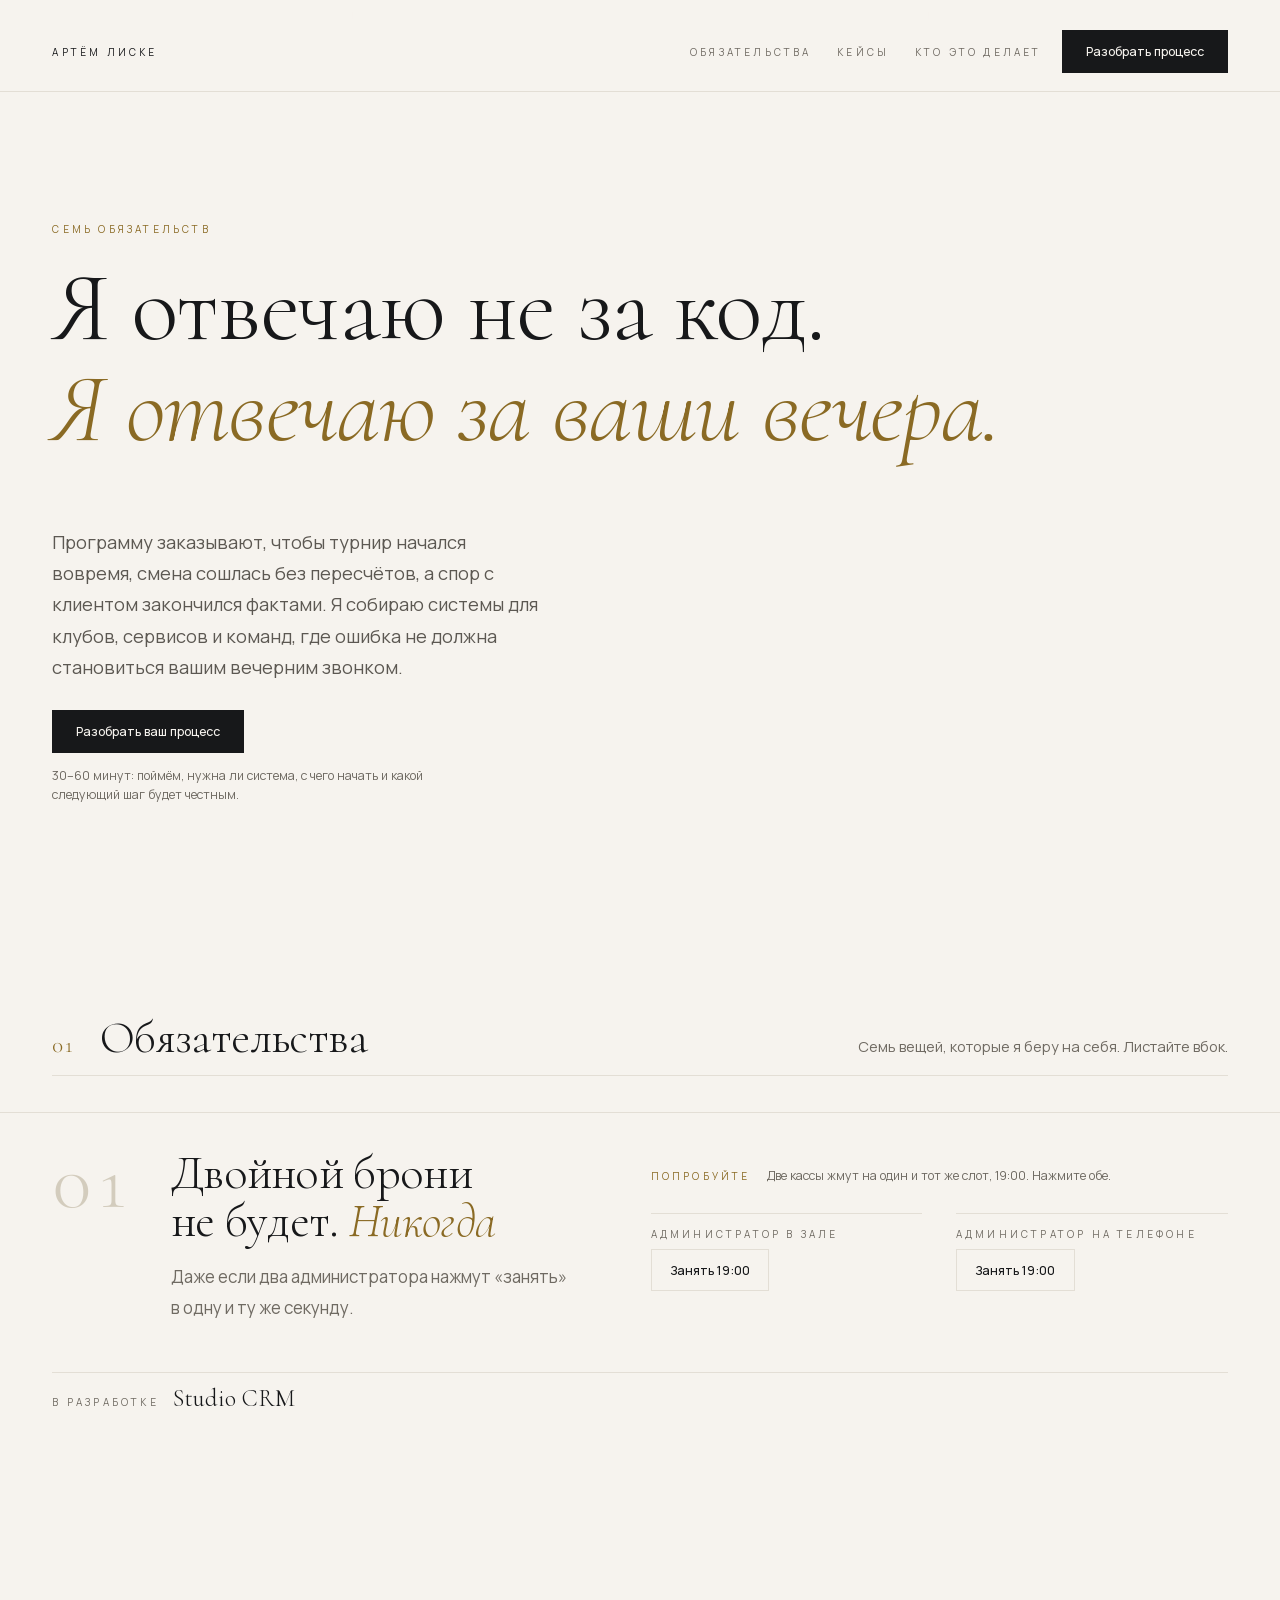
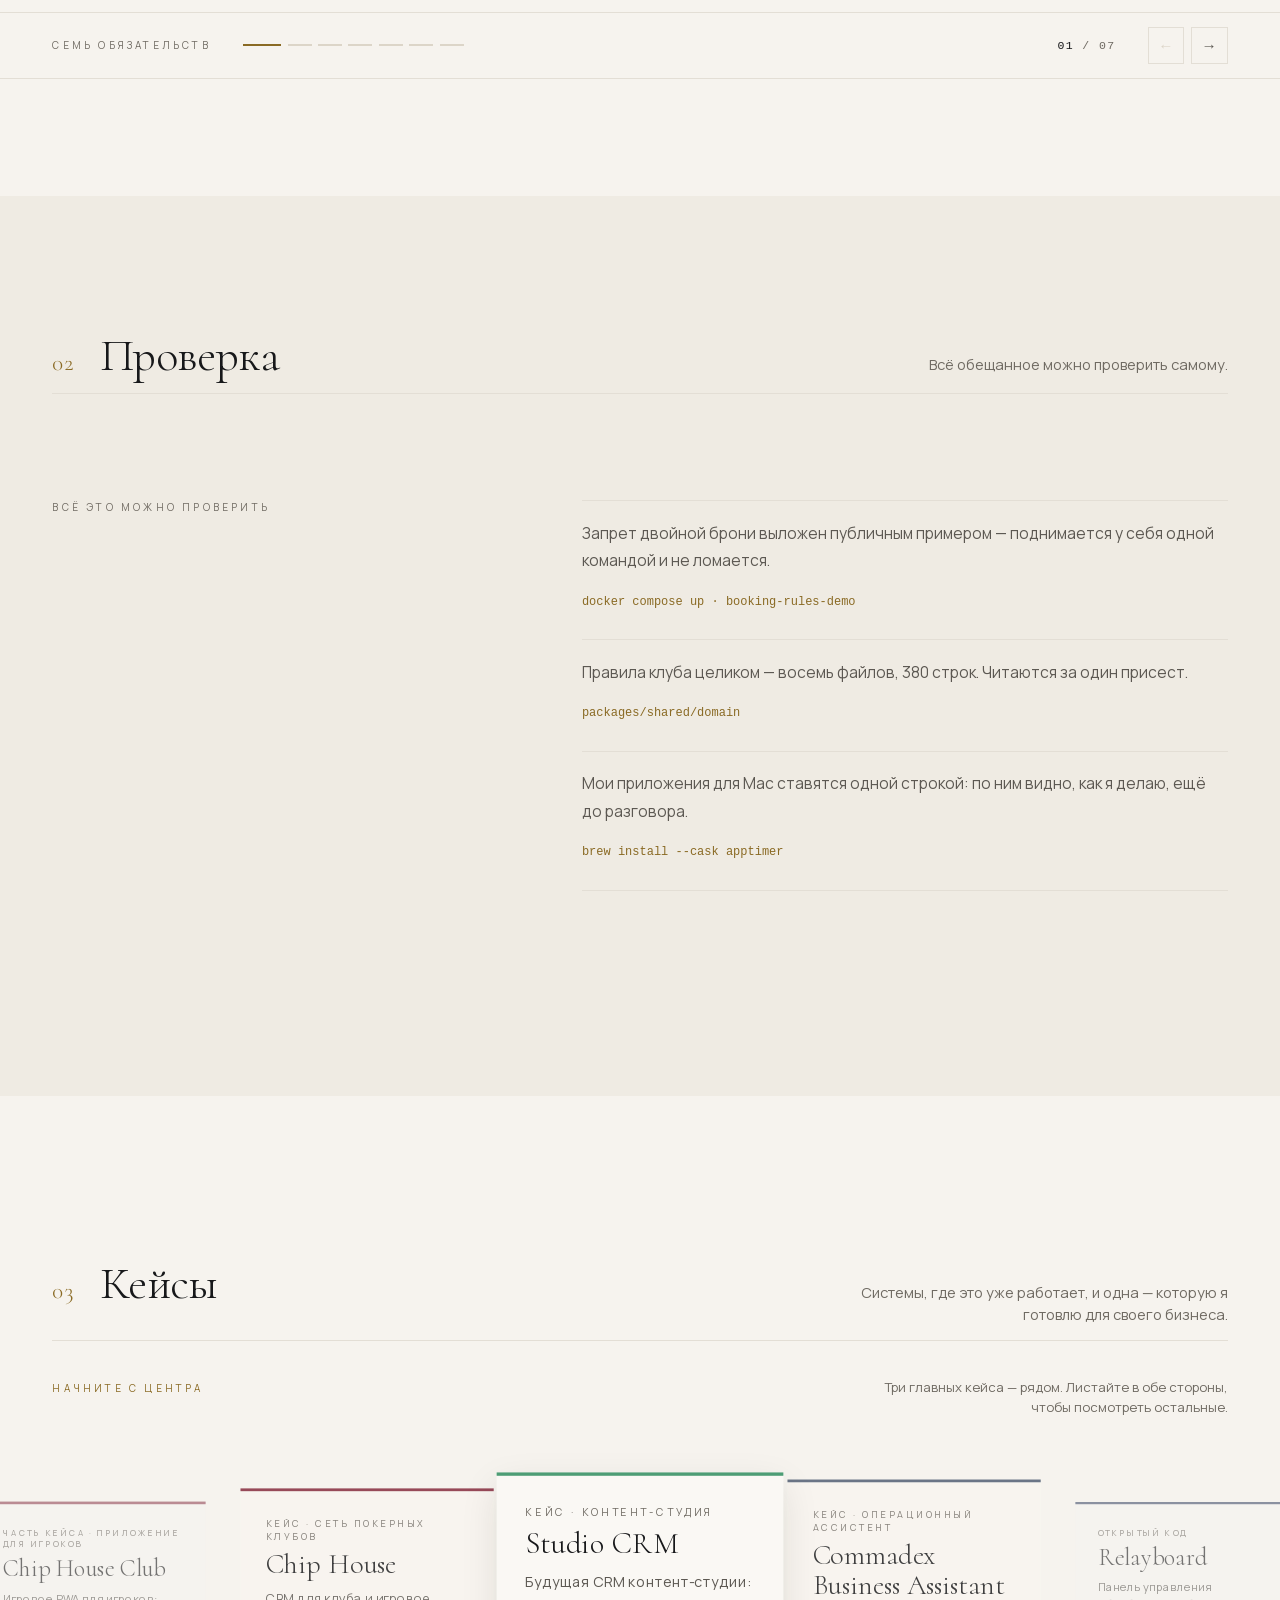
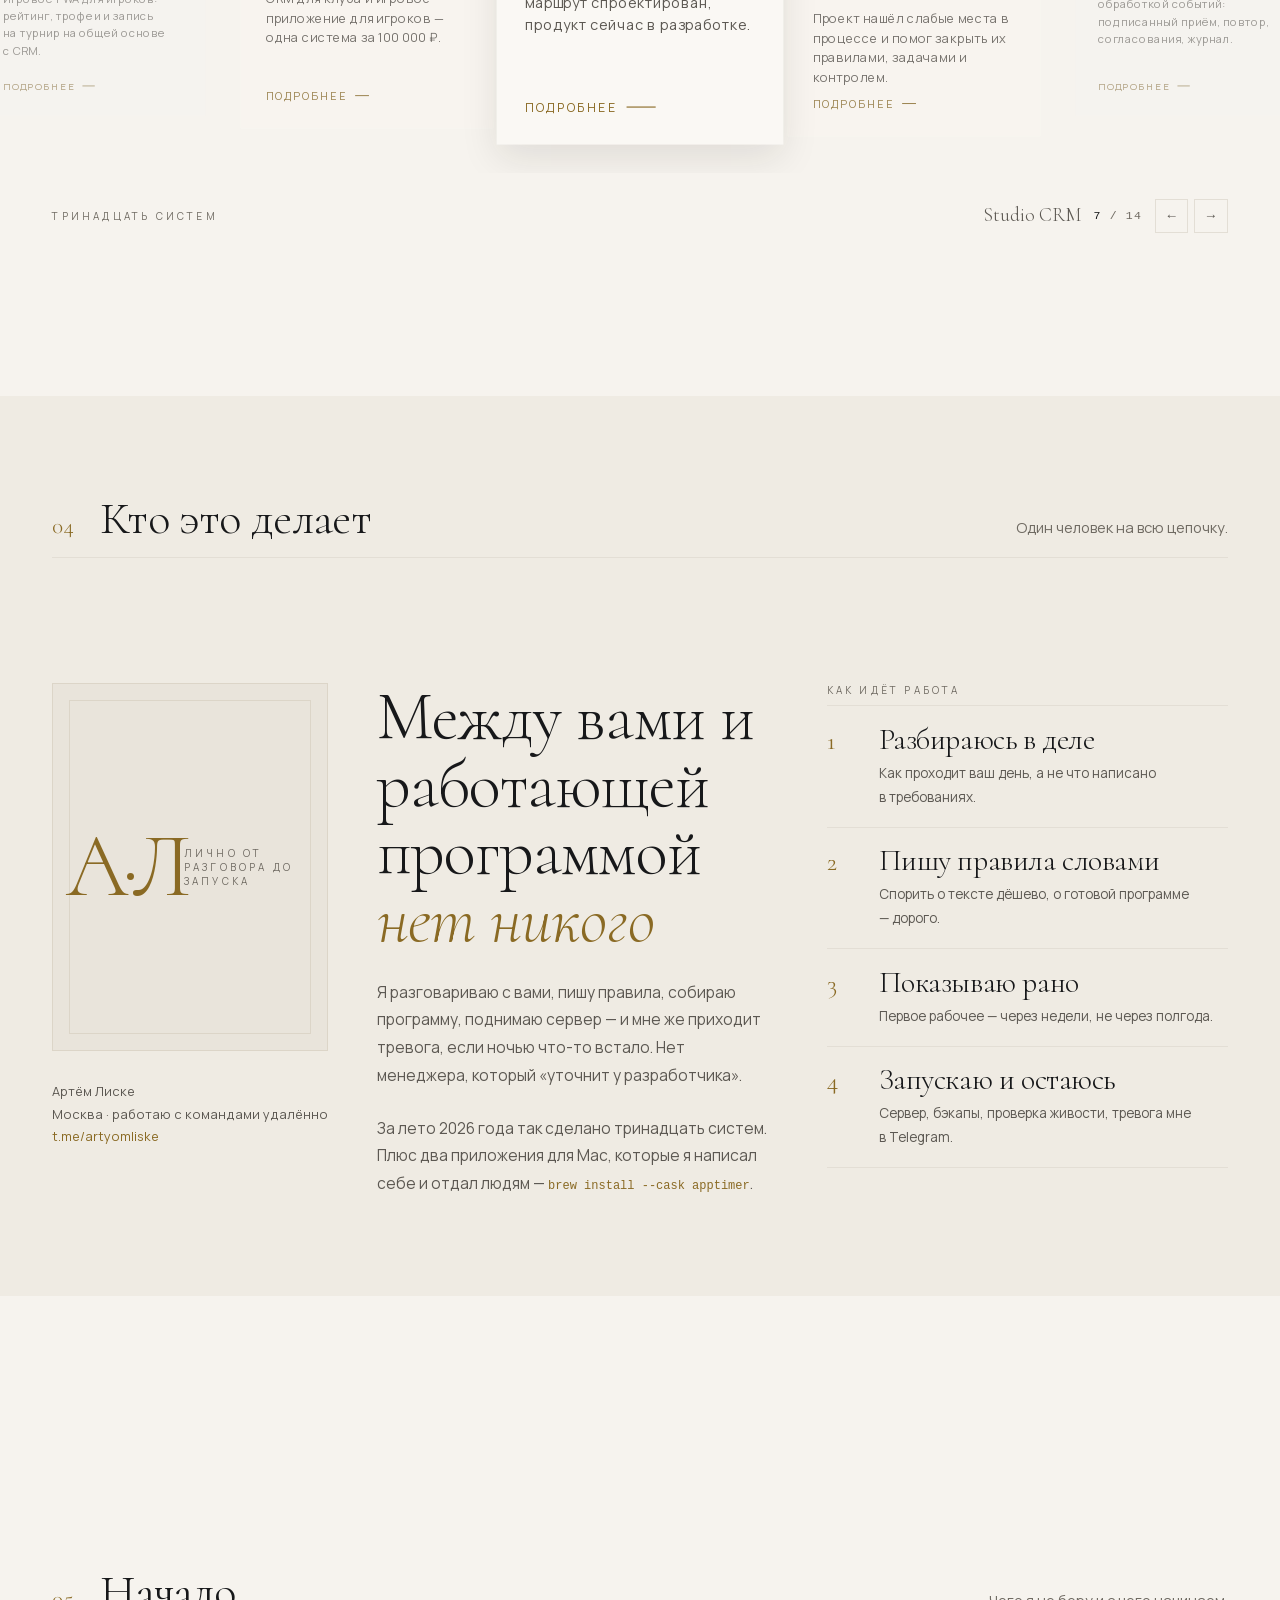
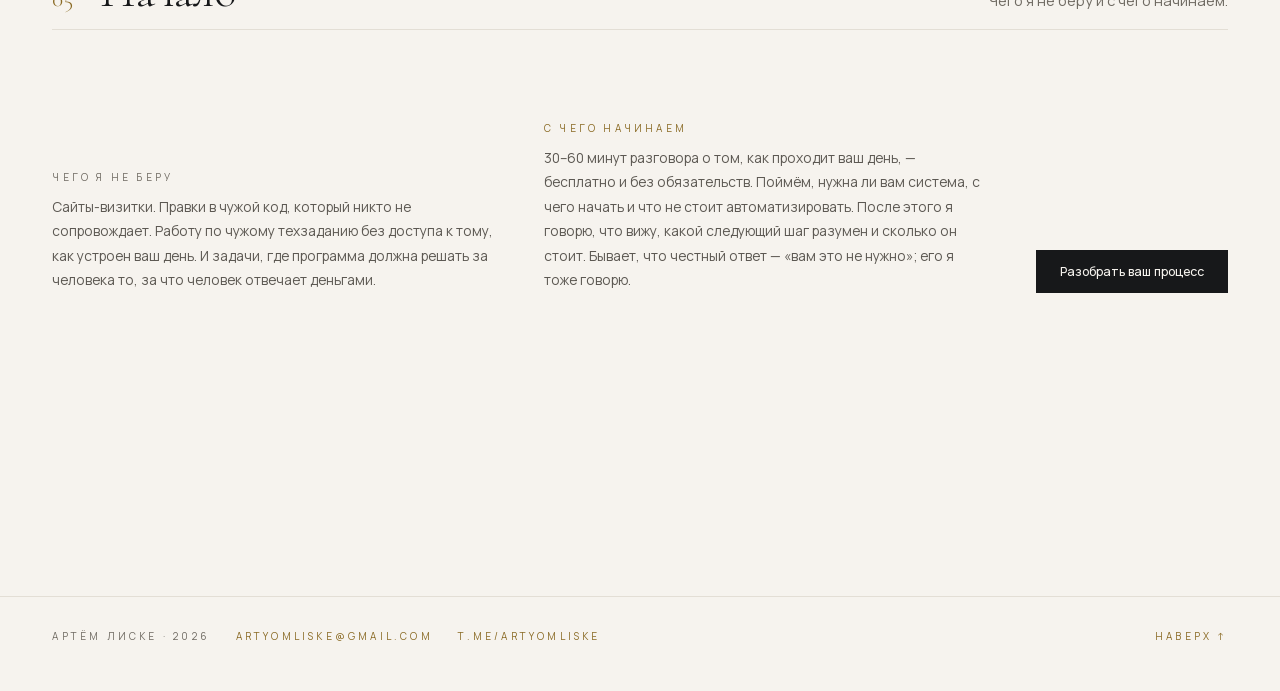
==== commit 2c916f29: "fix: name the case Commadex Business Assistant The case was spelled "Commandex" — an extra n — in fi" ====
--- a/index.html
+++ b/index.html
@@ -11,19 +11,74 @@
 <meta property="og:type" content="website">
 <meta property="og:locale" content="ru_RU">
 <!-- Абсолютный адрес обязателен: мессенджеры не понимают относительных путей.
-     Поменяйте домен, если сайт встанет не на artyomliske.github.io -->
-<meta property="og:url" content="https://artyomliske.github.io/">
+     Домен сайта — artyomliske.ru. -->
+<meta property="og:url" content="https://artyomliske.ru/">
 <meta property="og:site_name" content="Артём Лиске">
-<meta property="og:image" content="https://artyomliske.github.io/og.jpg">
+<meta property="og:image" content="https://artyomliske.ru/og.jpg">
 <meta property="og:image:width" content="1200">
 <meta property="og:image:height" content="630">
 <meta property="og:image:alt" content="Я отвечаю не за код. Я отвечаю за ваши вечера. Семь обязательств.">
 <meta name="twitter:card" content="summary_large_image">
-<link rel="canonical" href="https://artyomliske.github.io/">
+<link rel="canonical" href="https://artyomliske.ru/">
 <link rel="preload" as="font" type="font/woff2" crossorigin href="fonts/Cormorant-300-cyrillic.woff2">
 <link rel="preload" as="font" type="font/woff2" crossorigin href="fonts/Manrope-400-cyrillic.woff2">
 <link rel="stylesheet" href="styles.css?v=20260821n">
 <link rel="icon" href="data:image/svg+xml,%3Csvg xmlns='http://www.w3.org/2000/svg' viewBox='0 0 32 32'%3E%3Crect width='32' height='32' fill='%23F6F3EE'/%3E%3Ctext x='16' y='23' font-family='Georgia,serif' font-size='20' fill='%238A6A24' text-anchor='middle'%3EА%3C/text%3E%3C/svg%3E">
+<!-- Разметка сущности: по ней поисковик и ИИ-ассистенты понимают, что страница
+     о человеке. Имя, варианты написания, ссылки-подтверждения на других доменах. -->
+<script type="application/ld+json">
+{
+  "@context": "https://schema.org",
+  "@graph": [
+    {
+      "@type": "Person",
+      "@id": "https://artyomliske.ru/#artyomliske",
+      "name": "Артём Лиске",
+      "alternateName": ["Артем Лиске", "Artyom Liske", "Artem Liske"],
+      "url": "https://artyomliske.ru/",
+      "image": "https://artyomliske.ru/og.jpg",
+      "jobTitle": "Разработчик систем для бизнеса",
+      "description": "Артём Лиске — разработчик из Москвы, работает с командами удалённо. Делает системы для действующего бизнеса в одиночку: разговор с владельцем, правила словами, программа, сервер, бэкапы и ночные проверки. За лето 2026 года сделано тринадцать систем, плюс два приложения для macOS.",
+      "homeLocation": { "@type": "Place", "name": "Москва" },
+      "address": {
+        "@type": "PostalAddress",
+        "addressLocality": "Москва",
+        "addressCountry": "RU"
+      },
+      "knowsLanguage": ["ru", "en"],
+      "knowsAbout": [
+        "разработка программного обеспечения",
+        "CRM для малого бизнеса",
+        "системы бронирования",
+        "автоматизация клубов и студий",
+        "администрирование серверов"
+      ],
+      "sameAs": [
+        "https://github.com/artyomliske",
+        "https://t.me/artyomliske"
+      ]
+    },
+    {
+      "@type": "ProfilePage",
+      "@id": "https://artyomliske.ru/#page",
+      "url": "https://artyomliske.ru/",
+      "name": "Артём Лиске — системы для действующего бизнеса",
+      "inLanguage": "ru-RU",
+      "mainEntity": { "@id": "https://artyomliske.ru/#artyomliske" },
+      "about": { "@id": "https://artyomliske.ru/#artyomliske" }
+    },
+    {
+      "@type": "WebSite",
+      "@id": "https://artyomliske.ru/#site",
+      "url": "https://artyomliske.ru/",
+      "name": "Артём Лиске",
+      "inLanguage": "ru-RU",
+      "publisher": { "@id": "https://artyomliske.ru/#artyomliske" }
+    }
+  ]
+}
+</script>
+<meta name="author" content="Артём Лиске">
 </head>
 <body>
 
@@ -162,7 +217,7 @@
       </div>
     </div>
   </div>
-  <p class="ob__where"><span class="lab">Работает в деле</span><span class="ob__where-n">Commandex</span></p>
+  <p class="ob__where"><span class="lab">Работает в деле</span><span class="ob__where-n">Commadex Business Assistant</span></p>
 </section>
 <section class="ob" id="ob-04">
   <div class="ob__grid">
@@ -362,7 +417,7 @@
     </button>
     <button class="card" type="button" data-open="cx" data-featured="true" style="--tone:#4A5A72">
       <span class="card__kind">Кейс · операционный ассистент</span>
-      <span class="card__name">Commandex</span>
+      <span class="card__name">Commadex Business Assistant</span>
       <span class="card__line">Проект нашёл слабые места в процессе и помог закрыть их правилами, задачами и контролем.</span>
       <span class="card__more">Подробнее <i aria-hidden="true"></i></span>
     </button>
@@ -621,12 +676,12 @@
     </nav>
   </div>
 </dialog>
-<dialog class="sheet" id="d-cx" aria-label="Commandex">
+<dialog class="sheet" id="d-cx" aria-label="Commadex Business Assistant">
   <form method="dialog" class="sheet__x"><button aria-label="Закрыть">&#215;</button></form>
   <div class="sheet__in">
     <header class="sheet__head">
       <div class="sheet__head-l"><p class="lab">Операционный ассистент · найти слабые места и закрыть их</p>
-      <h2>Commandex</h2></div>
+      <h2>Commadex Business Assistant</h2></div>
       <a class="sheet__repo" href="https://github.com/artyomliske/CommadexBusinessAssistant" target="_blank" rel="noopener noreferrer">Код на GitHub <svg viewBox="0 0 16 16" width="11" height="11" fill="none" stroke="currentColor" stroke-width="1.6" aria-hidden="true"><path d="M6 3h7v7"/><path d="M13 3 3.5 12.5"/></svg></a>
     </header>
     <div class="sheet__pair">
@@ -635,7 +690,7 @@
     </div>
     <div class="sheet__then">
       <p class="lab lab--a">Результат</p>
-      <p class="sheet__then-t">Commandex помог не просто разложить данные, а увидеть, где процесс теряет контроль. Нейросеть предлагает действия, но изменения и сообщения остаются за человеком.</p>
+      <p class="sheet__then-t">Commadex помог не просто разложить данные, а увидеть, где процесс теряет контроль. Нейросеть предлагает действия, но изменения и сообщения остаются за человеком.</p>
     </div>
     <dl class="sheet__spec">
       <div><dt class="lab">Стек</dt><dd class="txt">Python · очереди · векторный поиск · языковая модель</dd></div>
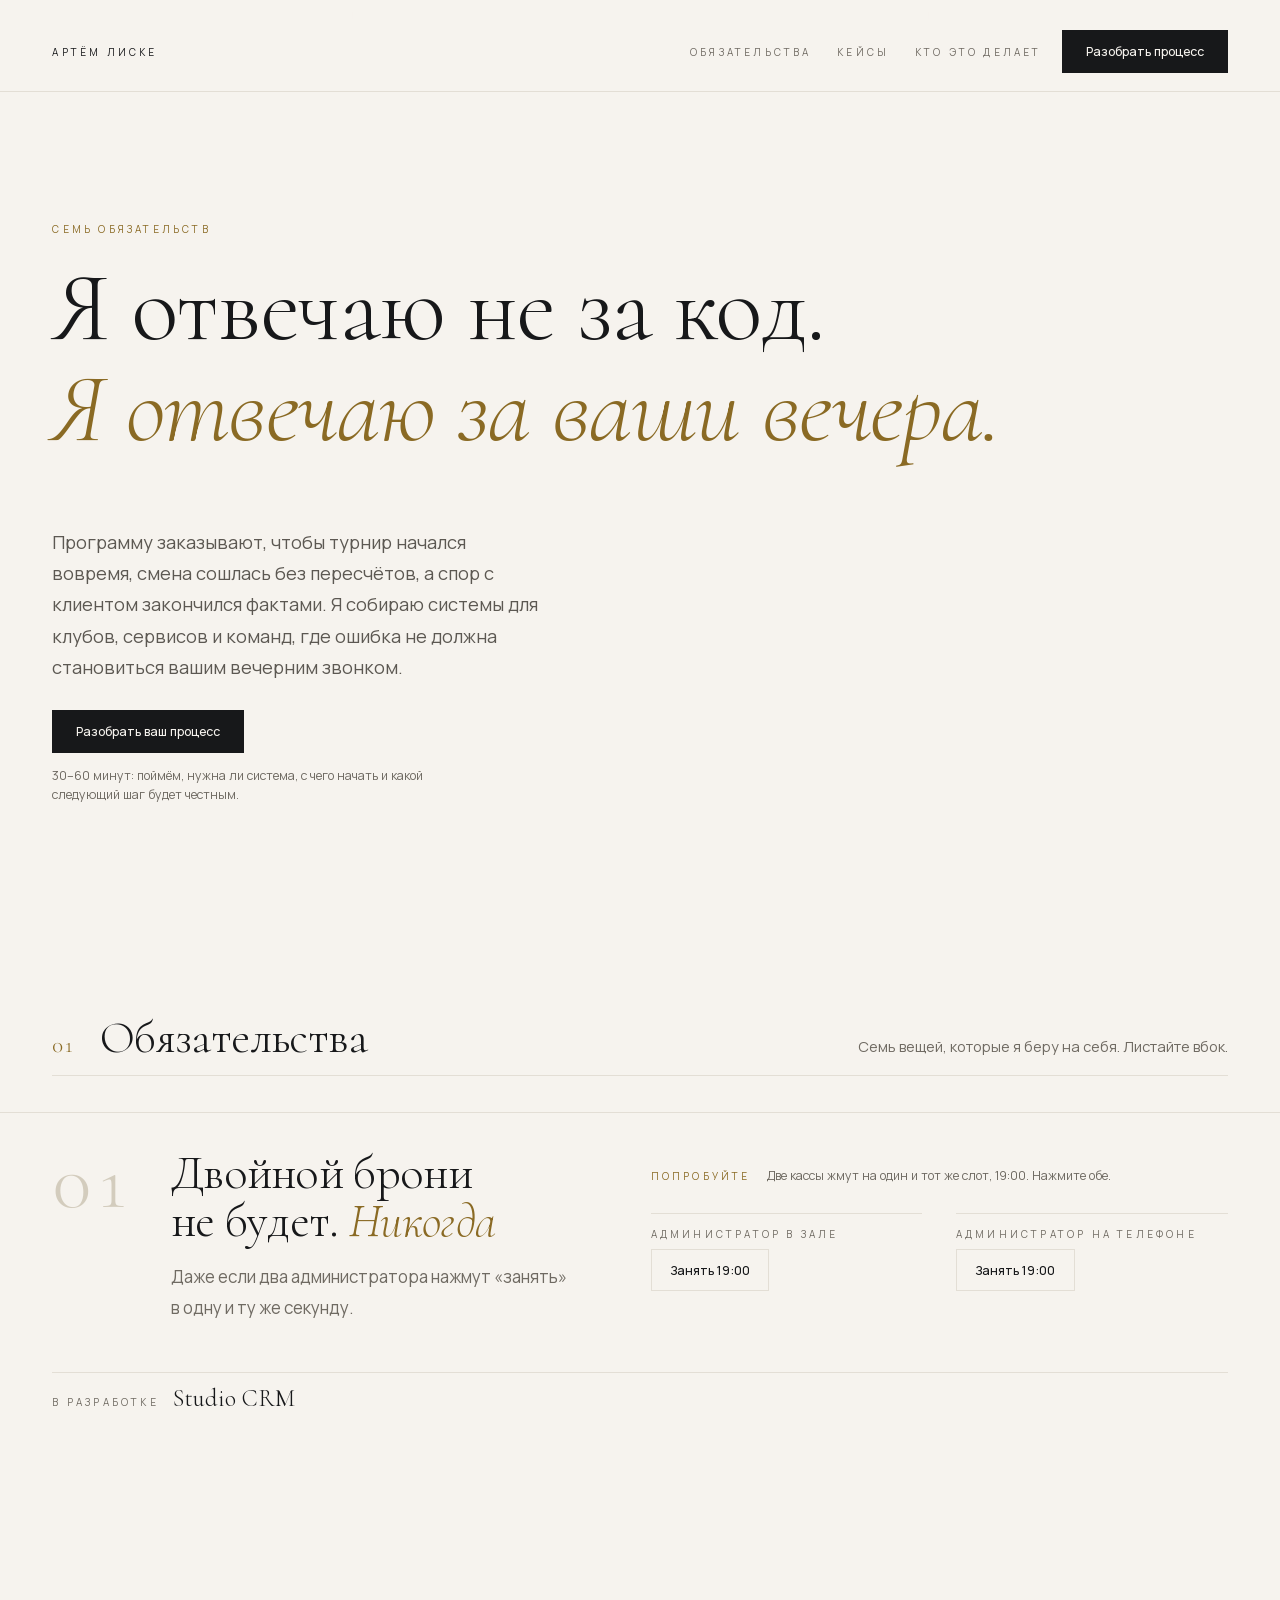
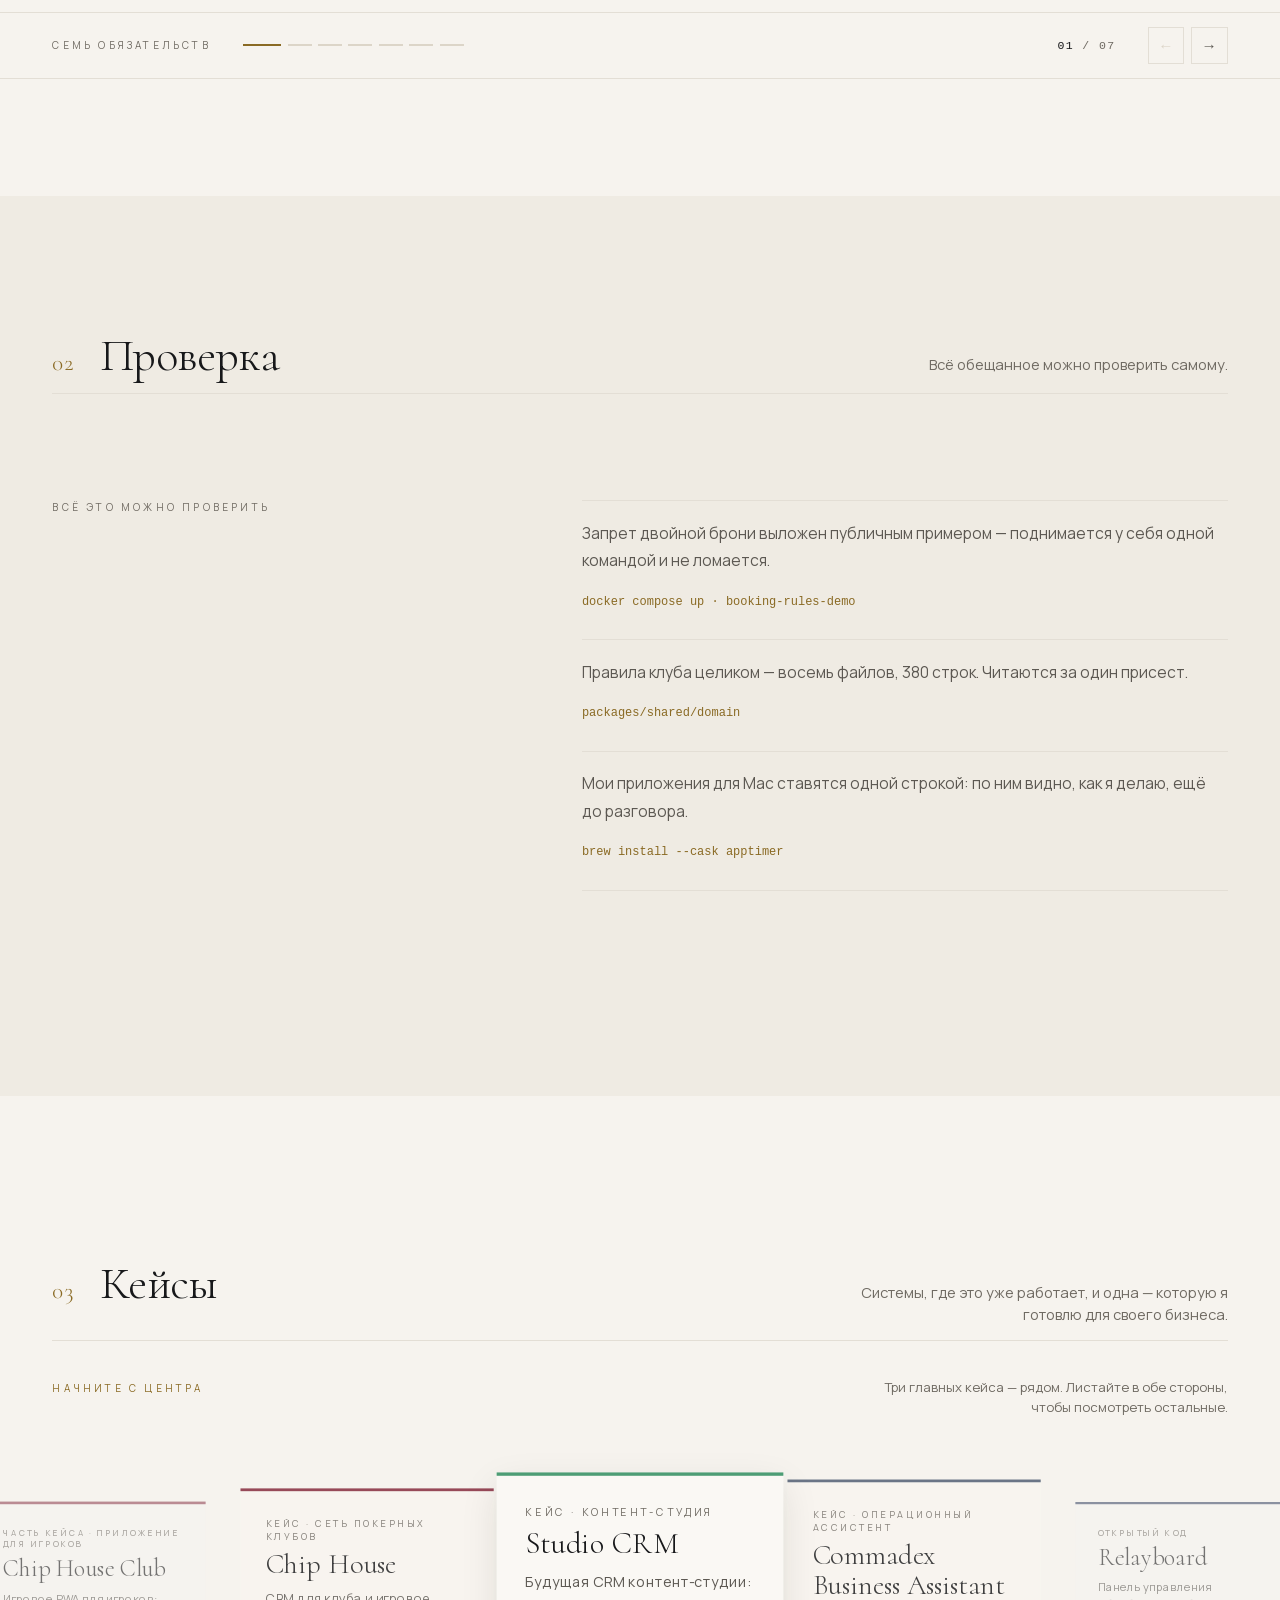
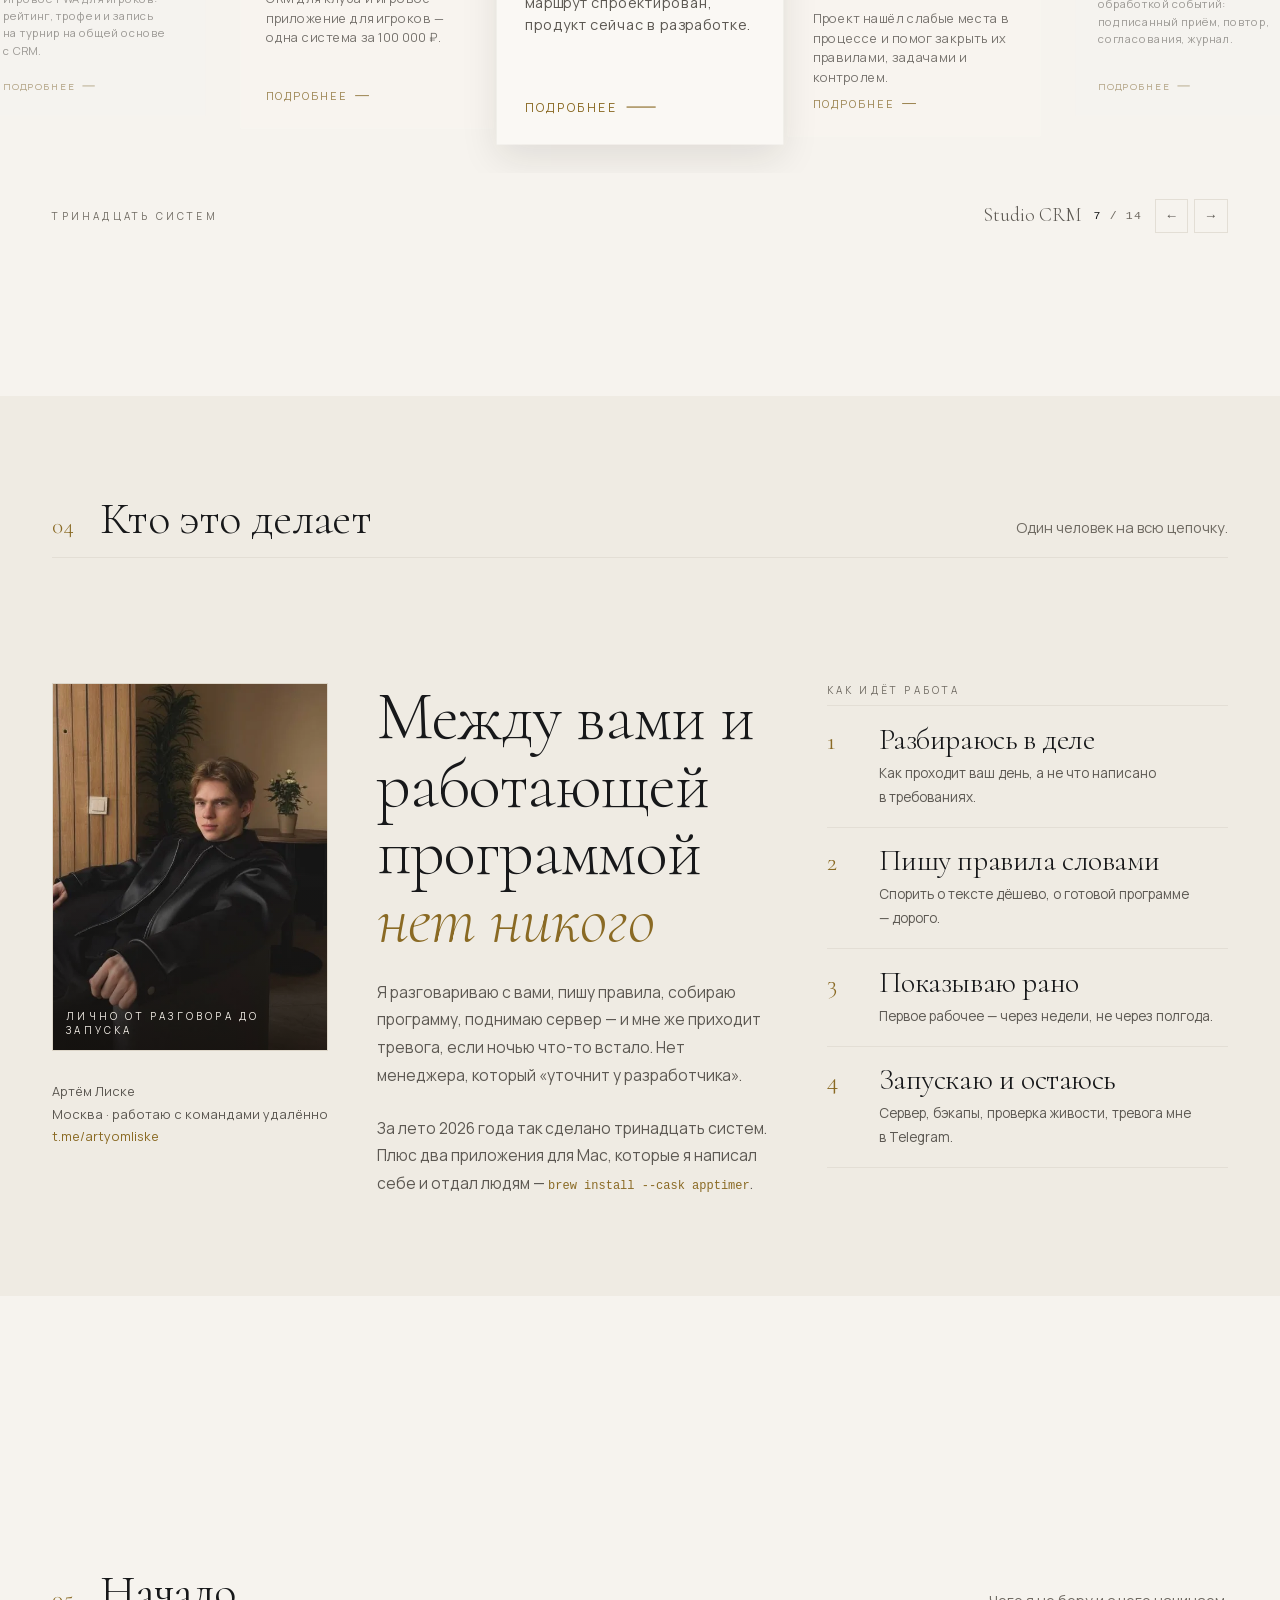
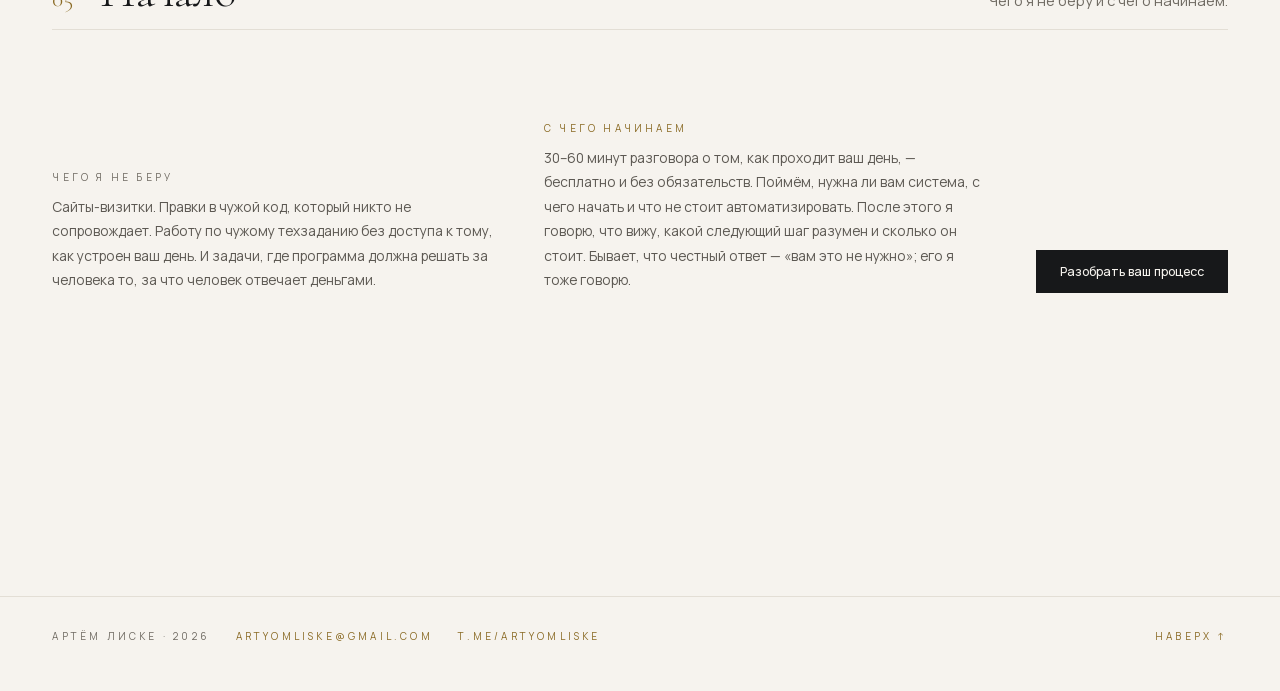
==== commit 4324f506: "feat: put a real portrait where the monogram stood The "А·Л" placeholder is replaced by a photograph" ====
--- a/index.html
+++ b/index.html
@@ -22,7 +22,7 @@
 <link rel="canonical" href="https://artyomliske.ru/">
 <link rel="preload" as="font" type="font/woff2" crossorigin href="fonts/Cormorant-300-cyrillic.woff2">
 <link rel="preload" as="font" type="font/woff2" crossorigin href="fonts/Manrope-400-cyrillic.woff2">
-<link rel="stylesheet" href="styles.css?v=20260821n">
+<link rel="stylesheet" href="styles.css?v=20260822a">
 <link rel="icon" href="data:image/svg+xml,%3Csvg xmlns='http://www.w3.org/2000/svg' viewBox='0 0 32 32'%3E%3Crect width='32' height='32' fill='%23F6F3EE'/%3E%3Ctext x='16' y='23' font-family='Georgia,serif' font-size='20' fill='%238A6A24' text-anchor='middle'%3EА%3C/text%3E%3C/svg%3E">
 <!-- Разметка сущности: по ней поисковик и ИИ-ассистенты понимают, что страница
      о человеке. Имя, варианты написания, ссылки-подтверждения на других доменах. -->
@@ -34,18 +34,28 @@
       "@type": "Person",
       "@id": "https://artyomliske.ru/#artyomliske",
       "name": "Артём Лиске",
-      "alternateName": ["Артем Лиске", "Artyom Liske", "Artem Liske"],
+      "alternateName": [
+        "Артем Лиске",
+        "Artyom Liske",
+        "Artem Liske"
+      ],
       "url": "https://artyomliske.ru/",
-      "image": "https://artyomliske.ru/og.jpg",
+      "image": "https://artyomliske.ru/portrait.webp",
       "jobTitle": "Разработчик систем для бизнеса",
       "description": "Артём Лиске — разработчик из Москвы, работает с командами удалённо. Делает системы для действующего бизнеса в одиночку: разговор с владельцем, правила словами, программа, сервер, бэкапы и ночные проверки. За лето 2026 года сделано тринадцать систем, плюс два приложения для macOS.",
-      "homeLocation": { "@type": "Place", "name": "Москва" },
+      "homeLocation": {
+        "@type": "Place",
+        "name": "Москва"
+      },
       "address": {
         "@type": "PostalAddress",
         "addressLocality": "Москва",
         "addressCountry": "RU"
       },
-      "knowsLanguage": ["ru", "en"],
+      "knowsLanguage": [
+        "ru",
+        "en"
+      ],
       "knowsAbout": [
         "разработка программного обеспечения",
         "CRM для малого бизнеса",
@@ -56,6 +66,33 @@
       "sameAs": [
         "https://github.com/artyomliske",
         "https://t.me/artyomliske"
+      ],
+      "worksFor": {
+        "@id": "https://artyomliske.ru/#commadex"
+      }
+    },
+    {
+      "@type": "Organization",
+      "@id": "https://artyomliske.ru/#commadex",
+      "name": "Commadex",
+      "description": "Commadex — компания Артёма Лиске: системы автоматизации для действующего бизнеса.",
+      "founder": {
+        "@id": "https://artyomliske.ru/#artyomliske"
+      },
+      "employee": {
+        "@id": "https://artyomliske.ru/#artyomliske"
+      },
+      "areaServed": {
+        "@type": "Country",
+        "name": "RU"
+      },
+      "knowsAbout": [
+        "автоматизация бизнес-процессов",
+        "операционные ассистенты",
+        "CRM для малого бизнеса"
+      ],
+      "sameAs": [
+        "https://github.com/artyomliske/CommadexBusinessAssistant"
       ]
     },
     {
@@ -64,8 +101,12 @@
       "url": "https://artyomliske.ru/",
       "name": "Артём Лиске — системы для действующего бизнеса",
       "inLanguage": "ru-RU",
-      "mainEntity": { "@id": "https://artyomliske.ru/#artyomliske" },
-      "about": { "@id": "https://artyomliske.ru/#artyomliske" }
+      "mainEntity": {
+        "@id": "https://artyomliske.ru/#artyomliske"
+      },
+      "about": {
+        "@id": "https://artyomliske.ru/#artyomliske"
+      }
     },
     {
       "@type": "WebSite",
@@ -73,7 +114,9 @@
       "url": "https://artyomliske.ru/",
       "name": "Артём Лиске",
       "inLanguage": "ru-RU",
-      "publisher": { "@id": "https://artyomliske.ru/#artyomliske" }
+      "publisher": {
+        "@id": "https://artyomliske.ru/#artyomliske"
+      }
     }
   ]
 }
@@ -1070,8 +1113,8 @@
 
 <section class="who rise">
   <div class="who__portrait">
-    <div class="portrait portrait--mark" aria-label="Артём Лиске — работает лично, без посредников">
-      <p class="portrait__mark" aria-hidden="true">А·Л</p>
+    <div class="portrait portrait--photo">
+      <img src="portrait.webp" width="480" height="640" alt="Артём Лиске" loading="lazy" decoding="async">
       <p class="lab">Лично от разговора до запуска</p>
     </div>
     <p class="txt" style="font-size:.8rem;padding-top:.9rem">Артём Лиске<br>Москва · работаю с командами удалённо<br><a href="https://t.me/artyomliske">t.me/artyomliske</a></p>
@@ -1151,7 +1194,7 @@
   </div>
 </dialog>
 
-<script src="main.js?v=20260821j" defer></script>
+<script src="main.js?v=20260822a" defer></script>
 
 </body>
 </html>
--- a/styles.css
+++ b/styles.css
@@ -1004,32 +1004,21 @@
 }
 
 /* ── Личный знак вместо временной заглушки портрета ────────────── */
-.portrait--mark {
-  position: relative;
-  align-items: center;
-  justify-content: space-between;
-  overflow: hidden;
-}
-.portrait--mark::before {
+/* Портрет-фотография: снимок лежит под подписью, затемнение снизу
+   держит её читаемой независимо от того, что попало в кадр. */
+.portrait--photo { position: relative; overflow: hidden; }
+.portrait--photo img {
+  position: absolute; inset: 0;
+  width: 100%; height: 100%;
+  object-fit: cover; object-position: center;
+}
+.portrait--photo::after {
   content: '';
-  position: absolute;
-  inset: 1rem;
-  border: 1px solid var(--field-e);
-}
-.portrait--mark .lab,
-.portrait__mark {
-  position: relative;
-  z-index: 1;
-}
-.portrait__mark {
-  margin: 0;
-  color: var(--accent);
-  font-family: var(--c);
-  font-size: clamp(4rem, 7vw, 7rem);
-  font-weight: 300;
-  letter-spacing: -.08em;
-  line-height: .8;
-}
+  position: absolute; inset: 0;
+  background: linear-gradient(to top, rgba(20,16,12,.66) 0, rgba(20,16,12,.2) 26%, transparent 52%);
+}
+.portrait--photo .lab { position: relative; z-index: 1; color: #F2EDE6; }
+
 
 /* Соседи активной карточки получают второй уровень внимания: это
    формирует читаемую тройку, не превращая ряд в одинаковые крупные блоки. */
